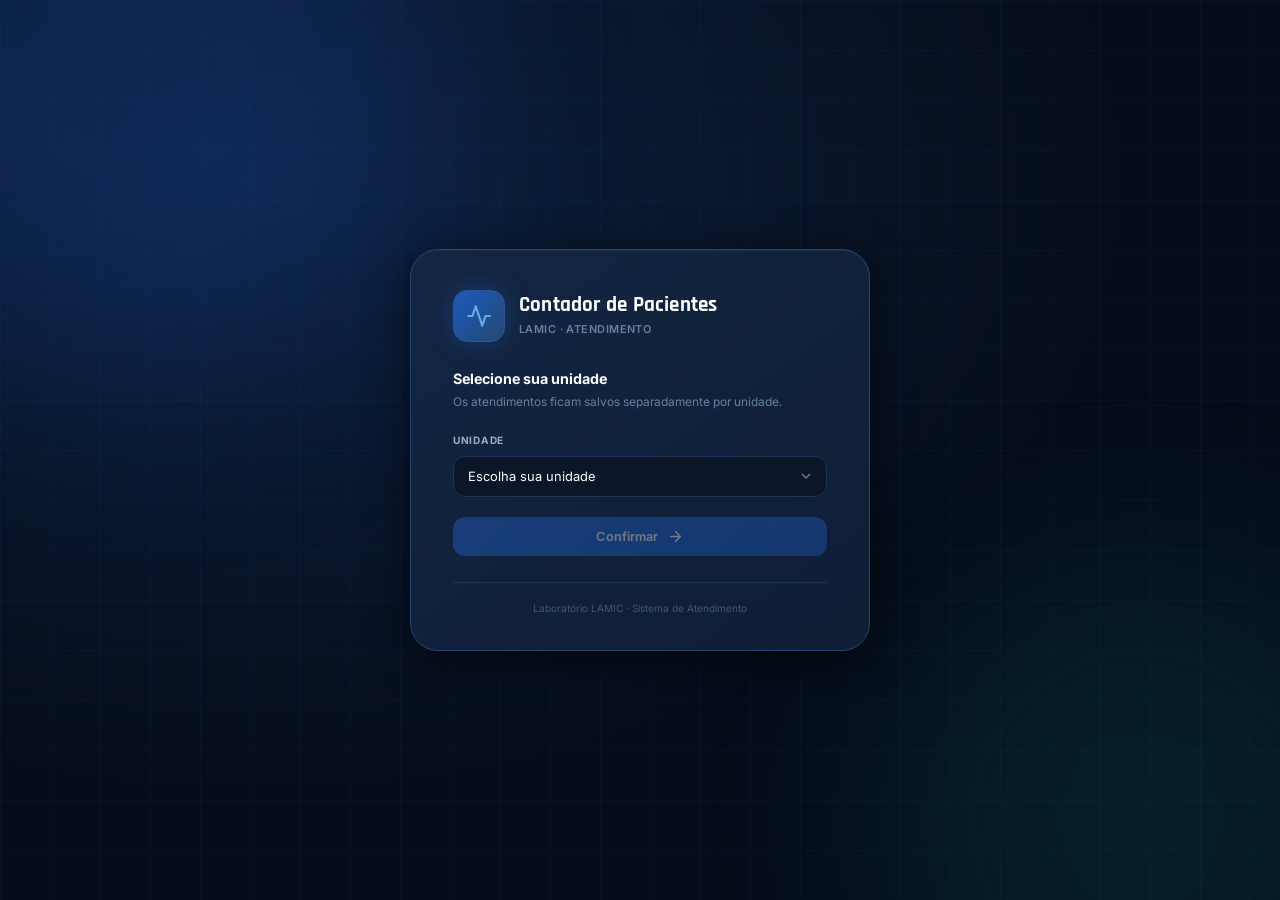
==== index.html @ 344fd44e "style(contador): reestrutura visual completa no padrao do Gestao TI Aplica o design system do Projet" ====
<!DOCTYPE html>
<html lang="pt-BR">
<head>
    <meta charset="UTF-8">
    <meta name="viewport" content="width=device-width, initial-scale=1.0">
    <title>Contador de Pacientes — LAMIC</title>
    <link rel="preconnect" href="https://fonts.googleapis.com">
    <link rel="preconnect" href="https://fonts.gstatic.com" crossorigin>
    <link href="https://fonts.googleapis.com/css2?family=Inter:wght@400;500;600;700;800&family=Rajdhani:wght@500;600;700&display=swap" rel="stylesheet">
    <link rel="stylesheet" href="style.css">
</head>
<body>

    <!-- ══════════════════════════════════════════════════════
         TELA 1 — SELEÇÃO DE UNIDADE
         ══════════════════════════════════════════════════════ -->
    <div id="unitSelection" class="unit-screen">
        <div class="unit-bg">
            <div class="unit-bg-grid"></div>
            <div class="unit-glow g1"></div>
            <div class="unit-glow g2"></div>
        </div>

        <div class="unit-card">
            <div class="unit-brand">
                <div class="brand-mark">
                    <svg viewBox="0 0 24 24" fill="none" stroke="currentColor" stroke-width="2" stroke-linecap="round" stroke-linejoin="round">
                        <path d="M22 12h-4l-3 9L9 3l-3 9H2"/>
                    </svg>
                </div>
                <div class="brand-text">
                    <h1>Contador de Pacientes</h1>
                    <span>LAMIC · Atendimento</span>
                </div>
            </div>

            <div class="unit-title">Selecione sua unidade</div>
            <p class="unit-sub">Os atendimentos ficam salvos separadamente por unidade.</p>

            <label class="form-label" for="unitSelect">Unidade</label>
            <select id="unitSelect" class="input-dark select-dark">
                <option value="">Escolha sua unidade</option>
                <option value="1">Unidade 01 - Central, Juazeiro do Norte</option>
                <option value="3">Unidade 03 - Crato</option>
                <option value="5">Unidade 05 - Novo Juazeiro</option>
                <option value="6">Unidade 06 - Milagres</option>
                <option value="9">Unidade 09 - Barros</option>
                <option value="10">Unidade 10 - Office Cariri</option>
                <option value="12">Unidade 12 - Caririaçu</option>
                <option value="13">Unidade 13 - Campos Sales</option>
                <option value="14">Unidade 14 - Nova Olinda</option>
                <option value="16">Unidade 16 - Araripe</option>
                <option value="23">Unidade 23 - Salesiano</option>
                <option value="62">Unidade 62 - Clemir Arrais</option>
                <option value="88">Unidade 88 - Unicardio</option>
                <option value="97">Unidade 97 - Endoclinic</option>
            </select>

            <div id="unitSelectedInfo" class="unit-selected-info hidden">
                <svg viewBox="0 0 24 24" fill="none" stroke="currentColor" stroke-width="2" stroke-linecap="round" stroke-linejoin="round">
                    <path d="M20 6L9 17l-5-5"/>
                </svg>
                <span id="unitSelectedText"></span>
            </div>

            <button id="confirmUnitBtn" class="btn-primary full-width" style="margin-top:20px;" disabled>
                Confirmar
                <svg viewBox="0 0 24 24" fill="none" stroke="currentColor" stroke-width="2" stroke-linecap="round" stroke-linejoin="round">
                    <path d="M5 12h14M12 5l7 7-7 7"/>
                </svg>
            </button>

            <div class="unit-footer">Laboratório LAMIC · Sistema de Atendimento</div>
        </div>
    </div>

    <!-- ══════════════════════════════════════════════════════
         TELA 2 — ÁREA DE TRABALHO
         ══════════════════════════════════════════════════════ -->
    <div id="mainInterface" class="app-screen hidden">

        <!-- Barra superior -->
        <div class="topbar">
            <div class="topbar-left">
                <div class="topbar-mark">
                    <svg viewBox="0 0 24 24" fill="none" stroke="currentColor" stroke-width="2" stroke-linecap="round" stroke-linejoin="round">
                        <path d="M22 12h-4l-3 9L9 3l-3 9H2"/>
                    </svg>
                </div>
                <div>
                    <div class="topbar-name">Contador de Pacientes</div>
                    <div class="topbar-sub">LAMIC · Atendimento</div>
                </div>
            </div>
            <div class="topbar-right">
                <div class="unit-chip">
                    <svg viewBox="0 0 24 24" fill="none" stroke="currentColor" stroke-width="2" stroke-linecap="round" stroke-linejoin="round">
                        <path d="M3 21h18M5 21V7l8-4v18M19 21V11l-6-4"/><path d="M9 9v.01M9 12v.01M9 15v.01M9 18v.01"/>
                    </svg>
                    <span id="selectedUnitDisplay"></span>
                </div>
                <button id="changeUnitBtn" class="btn-topbar">
                    <svg viewBox="0 0 24 24" fill="none" stroke="currentColor" stroke-width="2" stroke-linecap="round" stroke-linejoin="round">
                        <path d="M3 12a9 9 0 0 1 9-9 9 9 0 0 1 6.7 3L21 8"/><path d="M21 3v5h-5"/>
                        <path d="M21 12a9 9 0 0 1-9 9 9 9 0 0 1-6.7-3L3 16"/><path d="M3 21v-5h5"/>
                    </svg>
                    Trocar unidade
                </button>
            </div>
        </div>

        <div class="app-container">

            <!-- Números do dia -->
            <div class="stats-row">
                <div class="stat-card total">
                    <div class="stat-icon">
                        <svg viewBox="0 0 24 24" fill="none" stroke="currentColor" stroke-width="2" stroke-linecap="round" stroke-linejoin="round">
                            <path d="M16 21v-2a4 4 0 0 0-4-4H6a4 4 0 0 0-4 4v2"/><circle cx="9" cy="7" r="4"/>
                            <path d="M22 21v-2a4 4 0 0 0-3-3.87M16 3.13a4 4 0 0 1 0 7.75"/>
                        </svg>
                    </div>
                    <div>
                        <div class="stat-num" id="counterDisplay">0</div>
                        <div class="stat-lbl">Atendimentos hoje</div>
                    </div>
                </div>
                <div class="stat-card pend">
                    <div class="stat-icon">
                        <svg viewBox="0 0 24 24" fill="none" stroke="currentColor" stroke-width="2" stroke-linecap="round" stroke-linejoin="round">
                            <circle cx="12" cy="12" r="9"/><path d="M12 7v5l3 2"/>
                        </svg>
                    </div>
                    <div>
                        <div class="stat-num" id="statPendentes">0</div>
                        <div class="stat-lbl">Pendentes</div>
                    </div>
                </div>
                <div class="stat-card sent">
                    <div class="stat-icon">
                        <svg viewBox="0 0 24 24" fill="none" stroke="currentColor" stroke-width="2" stroke-linecap="round" stroke-linejoin="round">
                            <path d="M22 11.08V12a10 10 0 1 1-5.93-9.14"/><path d="M22 4L12 14.01l-3-3"/>
                        </svg>
                    </div>
                    <div>
                        <div class="stat-num" id="statEnviados">0</div>
                        <div class="stat-lbl">Enviados</div>
                    </div>
                </div>
            </div>

            <!-- Fluxo de registro -->
            <div class="panel">
                <div class="steps">
                    <div class="step" id="step1">
                        <div class="step-num">1</div>
                        <div class="step-lbl">Entrada</div>
                    </div>
                    <div class="step-line"></div>
                    <div class="step" id="step2">
                        <div class="step-num">2</div>
                        <div class="step-lbl">Tipo de senha</div>
                    </div>
                    <div class="step-line"></div>
                    <div class="step" id="step3">
                        <div class="step-num">3</div>
                        <div class="step-lbl">Tipo de atendimento</div>
                    </div>
                </div>

                <!-- Passo 1 -->
                <div id="entrySection" class="panel-body">
                    <div class="entry-box">
                        <button id="entryBtn" class="btn-primary btn-lg">
                            <svg viewBox="0 0 24 24" fill="none" stroke="currentColor" stroke-width="2" stroke-linecap="round" stroke-linejoin="round">
                                <path d="M12 5v14M5 12h14"/>
                            </svg>
                            Nova Entrada
                        </button>
                        <span class="entry-hint">Registre a chegada de um paciente na recepção.</span>
                    </div>
                </div>

                <!-- Passo 2 -->
                <div id="passwordSection" class="panel-body hidden">
                    <div class="flow-recap">
                        <svg viewBox="0 0 24 24" fill="none" stroke="currentColor" stroke-width="2" stroke-linecap="round" stroke-linejoin="round">
                            <path d="M12 5v14M5 12h14"/>
                        </svg>
                        Atendimento <strong id="recapNumeroPw">#0</strong> — o paciente retirou senha?
                    </div>
                    <div class="pw-grid">
                        <button class="pw-opt com password-btn" data-password="Com Senha">
                            <span class="pw-icon">
                                <svg viewBox="0 0 24 24" fill="none" stroke="currentColor" stroke-width="2" stroke-linecap="round" stroke-linejoin="round">
                                    <path d="M2 9V7a2 2 0 0 1 2-2h16a2 2 0 0 1 2 2v2a3 3 0 0 0 0 6v2a2 2 0 0 1-2 2H4a2 2 0 0 1-2-2v-2a3 3 0 0 0 0-6z"/>
                                    <path d="M13 5v2M13 11v2M13 17v2"/>
                                </svg>
                            </span>
                            <span>
                                <span class="pw-title">Com Senha</span>
                                <span class="pw-desc">Retirou senha no totem</span>
                            </span>
                        </button>
                        <button class="pw-opt sem password-btn" data-password="Sem Senha">
                            <span class="pw-icon">
                                <svg viewBox="0 0 24 24" fill="none" stroke="currentColor" stroke-width="2" stroke-linecap="round" stroke-linejoin="round">
                                    <path d="M2 9V7a2 2 0 0 1 2-2h11"/><path d="M22 15v2a2 2 0 0 1-2 2H4a2 2 0 0 1-2-2v-2a3 3 0 0 0 0-6"/>
                                    <path d="M22 9V7a2 2 0 0 0-.4-1.2"/><path d="M22 9a3 3 0 0 0 0 6"/><path d="M3 3l18 18"/>
                                </svg>
                            </span>
                            <span>
                                <span class="pw-title">Sem Senha</span>
                                <span class="pw-desc">Foi direto à recepção</span>
                            </span>
                        </button>
                    </div>
                    <div style="display:flex;justify-content:center;margin-top:16px;">
                        <button class="btn-secondary cancel-entry-btn">
                            <svg viewBox="0 0 24 24" fill="none" stroke="currentColor" stroke-width="2" stroke-linecap="round" stroke-linejoin="round">
                                <path d="M18 6L6 18M6 6l12 12"/>
                            </svg>
                            Cancelar entrada
                        </button>
                    </div>
                </div>

                <!-- Passo 3 -->
                <div id="serviceSection" class="panel-body hidden">
                    <div class="flow-recap">
                        <svg viewBox="0 0 24 24" fill="none" stroke="currentColor" stroke-width="2" stroke-linecap="round" stroke-linejoin="round">
                            <path d="M20 6L9 17l-5-5"/>
                        </svg>
                        Atendimento <strong id="recapNumeroSvc">#0</strong> · <strong id="recapSenha">—</strong> — qual foi o motivo?
                    </div>

                    <div class="svc-group">
                        <div class="svc-group-title">Orçamento</div>
                        <div class="svc-grid">
                            <button class="svc-btn c-blue service-btn" data-service="Orçamento exame"><span class="svc-dot"></span>Orçamento exame</button>
                            <button class="svc-btn c-teal service-btn" data-service="Orçamento vacina"><span class="svc-dot"></span>Orçamento vacina</button>
                        </div>
                    </div>

                    <div class="svc-group">
                        <div class="svc-group-title">Coleta e aplicação</div>
                        <div class="svc-grid">
                            <button class="svc-btn c-green service-btn" data-service="Coleta na unidade"><span class="svc-dot"></span>Coleta na unidade</button>
                            <button class="svc-btn c-green service-btn" data-service="Coleta a domicilio"><span class="svc-dot"></span>Coleta a domicilio</button>
                            <button class="svc-btn c-teal service-btn" data-service="Aplicação de vacina"><span class="svc-dot"></span>Aplicação de vacina</button>
                            <button class="svc-btn c-purple service-btn" data-service="Entrega de Material"><span class="svc-dot"></span>Entrega de Material</button>
                            <button class="svc-btn c-orange service-btn" data-service="Toxicológico"><span class="svc-dot"></span>Toxicológico</button>
                        </div>
                    </div>

                    <div class="svc-group">
                        <div class="svc-group-title">Informações e resultados</div>
                        <div class="svc-grid">
                            <button class="svc-btn c-blue service-btn" data-service="Resultado"><span class="svc-dot"></span>Resultado</button>
                            <button class="svc-btn c-blue service-btn" data-service="Informações Gerais"><span class="svc-dot"></span>Informações Gerais</button>
                            <button class="svc-btn c-blue service-btn" data-service="Informações exames"><span class="svc-dot"></span>Informações exames</button>
                            <button class="svc-btn c-teal service-btn" data-service="Informações vacinas"><span class="svc-dot"></span>Informações vacinas</button>
                        </div>
                    </div>

                    <div class="svc-group">
                        <div class="svc-group-title">Cadastro e outros</div>
                        <div class="svc-grid">
                            <button class="svc-btn c-purple service-btn" data-service="Cadastro de paciente"><span class="svc-dot"></span>Cadastro de paciente</button>
                            <button class="svc-btn c-orange service-btn" data-service="Outro motivo"><span class="svc-dot"></span>Outro motivo</button>
                            <button class="svc-btn danger service-btn" data-service="Não atendido"><span class="svc-dot"></span>Não atendido</button>
                        </div>
                    </div>

                    <div style="display:flex;justify-content:center;margin-top:20px;">
                        <button class="btn-secondary cancel-entry-btn">
                            <svg viewBox="0 0 24 24" fill="none" stroke="currentColor" stroke-width="2" stroke-linecap="round" stroke-linejoin="round">
                                <path d="M18 6L6 18M6 6l12 12"/>
                            </svg>
                            Cancelar entrada
                        </button>
                    </div>
                </div>
            </div>

            <!-- Envio -->
            <div id="submitSection" class="hidden">
                <div class="submit-panel">
                    <div class="submit-info">
                        <div class="submit-info-icon">
                            <svg viewBox="0 0 24 24" fill="none" stroke="currentColor" stroke-width="2" stroke-linecap="round" stroke-linejoin="round">
                                <path d="M22 2L11 13"/><path d="M22 2l-7 20-4-9-9-4 20-7z"/>
                            </svg>
                        </div>
                        <div>
                            <div class="submit-title">Dados pendentes de envio</div>
                            <div class="submit-desc" id="submitDesc">Nenhum registro pendente.</div>
                        </div>
                    </div>
                    <button id="submitBtn" class="btn-success">
                        <svg viewBox="0 0 24 24" fill="none" stroke="currentColor" stroke-width="2" stroke-linecap="round" stroke-linejoin="round">
                            <path d="M21 15v4a2 2 0 0 1-2 2H5a2 2 0 0 1-2-2v-4"/><path d="M17 8l-5-5-5 5"/><path d="M12 3v12"/>
                        </svg>
                        Enviar dados pendentes
                    </button>
                    <div id="submitLoading" class="submit-loading hidden">
                        <div class="spinner"></div>
                        <span>Enviando dados...</span>
                    </div>
                </div>
            </div>

            <!-- Tabela -->
            <div class="panel">
                <div class="panel-head">
                    <div class="panel-head-left">
                        <svg viewBox="0 0 24 24" fill="none" stroke="currentColor" stroke-width="2" stroke-linecap="round" stroke-linejoin="round">
                            <path d="M8 6h13M8 12h13M8 18h13M3 6h.01M3 12h.01M3 18h.01"/>
                        </svg>
                        <span class="panel-title">Registro de Atendimentos</span>
                    </div>
                    <span class="count-pill" id="recordsCount">0 registros</span>
                </div>

                <div class="table-wrap">
                    <table class="data-table">
                        <thead>
                            <tr>
                                <th>Nº</th>
                                <th>Unidade</th>
                                <th>Tipo de atendimento</th>
                                <th>Senha</th>
                                <th>Hora</th>
                                <th>Status</th>
                                <th style="text-align:right;">Ações</th>
                            </tr>
                        </thead>
                        <tbody id="recordsTableBody"></tbody>
                    </table>
                </div>

                <div id="noRecords" class="empty-state">
                    <div class="empty-icon">
                        <svg viewBox="0 0 24 24" fill="none" stroke="currentColor" stroke-width="2" stroke-linecap="round" stroke-linejoin="round">
                            <path d="M22 12h-6l-2 3h-4l-2-3H2"/>
                            <path d="M5.45 5.11L2 12v6a2 2 0 0 0 2 2h16a2 2 0 0 0 2-2v-6l-3.45-6.89A2 2 0 0 0 16.76 4H7.24a2 2 0 0 0-1.79 1.11z"/>
                        </svg>
                    </div>
                    <div class="empty-title">Nenhum atendimento registrado</div>
                    <div class="empty-desc">Toque em "Nova Entrada" para registrar o primeiro paciente.</div>
                </div>
            </div>

        </div>
    </div>

    <!-- ══════════════════════════════════════════════════════
         MODAL — EDIÇÃO
         ══════════════════════════════════════════════════════ -->
    <div id="editModal" class="modal hidden">
        <div class="modal-content">
            <div class="form-modal-header">
                <div class="fmh-left">
                    <div class="fmh-icon-box">
                        <svg viewBox="0 0 24 24" fill="none" stroke="currentColor" stroke-width="2" stroke-linecap="round" stroke-linejoin="round">
                            <path d="M11 4H4a2 2 0 0 0-2 2v14a2 2 0 0 0 2 2h14a2 2 0 0 0 2-2v-7"/>
                            <path d="M18.5 2.5a2.12 2.12 0 0 1 3 3L12 15l-4 1 1-4 9.5-9.5z"/>
                        </svg>
                    </div>
                    <div>
                        <div class="fmh-name">Editar Atendimento</div>
                        <div class="fmh-sub" id="editHeaderSub">Registro</div>
                    </div>
                </div>
                <div class="fmh-right">
                    <button id="closeModalBtn" class="fmh-icon-btn" title="Fechar">
                        <svg viewBox="0 0 24 24" fill="none" stroke="currentColor" stroke-width="2" stroke-linecap="round" stroke-linejoin="round">
                            <path d="M18 6L6 18M6 6l12 12"/>
                        </svg>
                    </button>
                </div>
            </div>
            <div class="form-modal-stripe"></div>

            <div class="form-modal-scroll">
                <div class="form-group">
                    <label for="editTipoAtendimento">Tipo de Atendimento</label>
                    <select id="editTipoAtendimento" class="input-light select-light">
                        <option value="Orçamento exame">Orçamento exame</option>
                        <option value="Orçamento vacina">Orçamento vacina</option>
                        <option value="Resultado">Resultado</option>
                        <option value="Aplicação de vacina">Aplicação de vacina</option>
                        <option value="Coleta a domicilio">Coleta a domicilio</option>
                        <option value="Coleta na unidade">Coleta na unidade</option>
                        <option value="Cadastro de paciente">Cadastro de paciente</option>
                        <option value="Entrega de Material">Entrega de Material</option>
                        <option value="Outro motivo">Outro motivo</option>
                        <option value="Informações Gerais">Informações Gerais</option>
                        <option value="Informações vacinas">Informações vacinas</option>
                        <option value="Informações exames">Informações exames</option>
                        <option value="Toxicológico">Toxicológico</option>
                        <option value="Não atendido">Não atendido</option>
                    </select>
                </div>

                <div class="form-group">
                    <label for="editSenha">Tipo de Senha</label>
                    <select id="editSenha" class="input-light select-light">
                        <option value="Com Senha">Com Senha</option>
                        <option value="Sem Senha">Sem Senha</option>
                    </select>
                </div>

                <div class="info-grid">
                    <div class="info-box">
                        <div class="info-lbl">Hora</div>
                        <div class="info-val" id="editHoraDisplay">—</div>
                    </div>
                    <div class="info-box">
                        <div class="info-lbl">Data</div>
                        <div class="info-val" id="editData">—</div>
                    </div>
                    <div class="info-box" style="grid-column:1 / -1;">
                        <div class="info-lbl">Unidade</div>
                        <div class="info-val" id="editUnidade">—</div>
                    </div>
                </div>
            </div>

            <div class="modal-actions">
                <button id="cancelEditBtn" class="btn-secondary">Cancelar</button>
                <button id="saveEditBtn" class="btn-primary">
                    <svg viewBox="0 0 24 24" fill="none" stroke="currentColor" stroke-width="2" stroke-linecap="round" stroke-linejoin="round">
                        <path d="M20 6L9 17l-5-5"/>
                    </svg>
                    Salvar alterações
                </button>
            </div>
        </div>
    </div>

    <!-- ══════════════════════════════════════════════════════
         MODAL — CONFIRMAR EXCLUSÃO
         ══════════════════════════════════════════════════════ -->
    <div id="confirmModal" class="modal hidden">
        <div class="modal-content" style="max-width:420px;">
            <div class="form-modal-header">
                <div class="fmh-left">
                    <div class="fmh-icon-box">
                        <svg viewBox="0 0 24 24" fill="none" stroke="currentColor" stroke-width="2" stroke-linecap="round" stroke-linejoin="round">
                            <path d="M3 6h18M8 6V4a2 2 0 0 1 2-2h4a2 2 0 0 1 2 2v2"/>
                            <path d="M19 6l-1 14a2 2 0 0 1-2 2H8a2 2 0 0 1-2-2L5 6"/>
                        </svg>
                    </div>
                    <div class="fmh-name">Excluir Atendimento</div>
                </div>
                <div class="fmh-right">
                    <button id="confirmCloseBtn" class="fmh-icon-btn" title="Fechar">
                        <svg viewBox="0 0 24 24" fill="none" stroke="currentColor" stroke-width="2" stroke-linecap="round" stroke-linejoin="round">
                            <path d="M18 6L6 18M6 6l12 12"/>
                        </svg>
                    </button>
                </div>
            </div>
            <div class="form-modal-stripe"></div>

            <div class="confirm-body">
                <div class="confirm-icon">
                    <svg viewBox="0 0 24 24" fill="none" stroke="currentColor" stroke-width="2" stroke-linecap="round" stroke-linejoin="round">
                        <path d="M10.29 3.86L1.82 18a2 2 0 0 0 1.71 3h16.94a2 2 0 0 0 1.71-3L13.71 3.86a2 2 0 0 0-3.42 0z"/>
                        <path d="M12 9v4M12 17h.01"/>
                    </svg>
                </div>
                <div>
                    <div class="confirm-title">Excluir este registro?</div>
                    <div class="confirm-desc" id="confirmDesc">Esta ação não pode ser desfeita.</div>
                </div>
            </div>

            <div class="modal-actions">
                <button id="confirmCancelBtn" class="btn-secondary">Cancelar</button>
                <button id="confirmOkBtn" class="btn-danger">
                    <svg viewBox="0 0 24 24" fill="none" stroke="currentColor" stroke-width="2" stroke-linecap="round" stroke-linejoin="round">
                        <path d="M3 6h18M8 6V4a2 2 0 0 1 2-2h4a2 2 0 0 1 2 2v2"/>
                        <path d="M19 6l-1 14a2 2 0 0 1-2 2H8a2 2 0 0 1-2-2L5 6"/>
                    </svg>
                    Excluir
                </button>
            </div>
        </div>
    </div>

    <!-- Toasts -->
    <div id="toastContainer" class="toast-container"></div>

    <script src="script.js"></script>
</body>
</html>
---- style.css ----
/* ══════════════════════════════════════════════════════════
   Contador de Pacientes — LAMIC
   Visual alinhado ao design system do Projeto Gestão TI:
   tela de entrada em dark navy, área de trabalho em superfície
   clara, popups com cabeçalho escuro + listra azul.
   ══════════════════════════════════════════════════════════ */

/* ── TOKENS (mesmos valores do design system) ── */
:root {
  --navy-900: #060d1a;
  --navy-800: #0b1628;
  --navy-700: #0f1e35;
  --navy-600: #132542;
  --navy-500: #1a3050;
  --navy-400: #1e3a60;
  --border-subtle: #1e3355;
  --border-med: #254470;
  --border-bright: #2e5590;

  --blue-500: #1a5bbf;
  --blue-400: #2368d4;
  --blue-300: #3a7ee8;
  --blue-200: #4a90d9;
  --blue-100: #6aaae8;
  --blue-glow: rgba(42, 104, 212, .35);

  --white: #ffffff;
  --gray-100: #e8eef8;
  --gray-200: #c8d4e8;
  --gray-300: #9aaec8;
  --gray-400: #6680a0;
  --gray-500: #445570;

  --green: #1db87a;
  --teal: #00b8a2;
  --orange: #e8830a;
  --red: #d94040;
  --purple: #7c52d4;

  /* Superfície clara — área de trabalho */
  --surf-bg: #eef2f9;
  --surf-0: #ffffff;
  --surf-1: #f7f9fd;
  --surf-2: #eef3fb;
  --surf-border: #dde5f2;
  --surf-border-soft: #e7ecf6;
  --ink-900: #0f1e35;
  --ink-700: #1a3a6b;
  --ink-500: #445570;
  --ink-400: #6680a0;
  --ink-300: #8898b8;

  --r-xs: 4px;
  --r-sm: 8px;
  --r-md: 12px;
  --r-lg: 16px;
  --r-xl: 20px;
  --r-2xl: 28px;

  --ease: cubic-bezier(.4, 0, .2, 1);
  --shadow-xs: 0 1px 2px rgba(15, 30, 53, .05);
  --shadow-card: 0 1px 3px rgba(15, 30, 53, .06), 0 8px 24px -12px rgba(15, 30, 53, .12);
  --shadow-card-hover: 0 4px 10px rgba(15, 30, 53, .08), 0 16px 36px -14px rgba(15, 30, 53, .18);
  --shadow-pop: 0 10px 15px -3px rgba(15, 30, 53, .1), 0 24px 48px -18px rgba(15, 30, 53, .28);
  --shadow-focus: 0 0 0 3.5px rgba(42, 104, 212, .16);
  --shadow-lg: 0 8px 40px rgba(0, 0, 0, .6);
}

*, *::before, *::after { box-sizing: border-box; margin: 0; padding: 0; }

html, body {
  min-height: 100%;
  background: var(--surf-bg);
  color: var(--ink-900);
  font-family: 'Inter', -apple-system, BlinkMacSystemFont, 'Segoe UI', Roboto, sans-serif;
  font-size: 14px;
  line-height: 1.55;
  -webkit-font-smoothing: antialiased;
}

/* Barra de rolagem discreta — só aparece ao passar o mouse */
* { scrollbar-width: thin; scrollbar-color: transparent transparent; }
*:hover { scrollbar-color: #c3cfe3 transparent; }
::-webkit-scrollbar { width: 6px; height: 6px; }
::-webkit-scrollbar-track { background: transparent; }
::-webkit-scrollbar-thumb { background: transparent; border-radius: 100px; }
*:hover::-webkit-scrollbar-thumb { background: #c3cfe3; }

.hidden { display: none !important; }
svg { flex-shrink: 0; }

/* ══════════════════════════════════════════════════════════
   TELA 1 — SELEÇÃO DE UNIDADE (dark navy)
   ══════════════════════════════════════════════════════════ */
.unit-screen {
  position: relative;
  min-height: 100vh;
  display: flex; align-items: center; justify-content: center;
  padding: 32px 20px;
  background: var(--navy-900);
  overflow: hidden;
}
.unit-bg {
  position: absolute; inset: 0; z-index: 0;
  background: radial-gradient(ellipse at 20% 20%, #0d2040 0%, #060d1a 60%);
}
.unit-bg-grid {
  position: absolute; inset: 0;
  background-image:
    linear-gradient(rgba(42, 104, 212, .06) 1px, transparent 1px),
    linear-gradient(90deg, rgba(42, 104, 212, .06) 1px, transparent 1px);
  background-size: 50px 50px;
}
.unit-glow { position: absolute; border-radius: 50%; filter: blur(100px); pointer-events: none; }
.unit-glow.g1 { width: 600px; height: 600px; top: -220px; left: -160px; background: rgba(26, 91, 191, .18); }
.unit-glow.g2 { width: 500px; height: 500px; bottom: -170px; right: -110px; background: rgba(0, 184, 162, .10); }

.unit-card {
  position: relative; z-index: 2;
  width: 100%; max-width: 460px;
  background: linear-gradient(145deg, var(--navy-600), var(--navy-700));
  border: 1px solid var(--border-med);
  border-radius: var(--r-2xl);
  padding: 40px 42px 34px;
  box-shadow: var(--shadow-lg), inset 0 1px 0 rgba(255, 255, 255, .04);
  animation: cardIn .35s var(--ease);
}
@keyframes cardIn { from { opacity: 0; transform: translateY(14px); } to { opacity: 1; transform: none; } }

.unit-brand { display: flex; align-items: center; gap: 14px; margin-bottom: 26px; }
.brand-mark {
  width: 52px; height: 52px; border-radius: 14px; flex-shrink: 0;
  background: linear-gradient(135deg, var(--blue-500), var(--navy-300, #254870));
  border: 1px solid var(--border-bright);
  display: flex; align-items: center; justify-content: center;
  box-shadow: 0 0 24px var(--blue-glow);
}
.brand-mark svg { width: 26px; height: 26px; color: var(--blue-100); }
.brand-text h1 {
  font-family: 'Rajdhani', 'Inter', sans-serif;
  font-size: 1.5rem; font-weight: 700; color: var(--white);
  line-height: 1.15; letter-spacing: .01em;
}
.brand-text span { font-size: .78rem; color: var(--gray-400); letter-spacing: .04em; text-transform: uppercase; font-weight: 600; }

.unit-title { font-size: 1.02rem; font-weight: 700; color: var(--white); margin-bottom: 3px; }
.unit-sub { font-size: .85rem; color: var(--gray-400); margin-bottom: 22px; }

.form-label {
  display: block; font-size: .72rem; font-weight: 700;
  color: var(--gray-300); margin-bottom: 7px;
  text-transform: uppercase; letter-spacing: .07em;
}
.input-dark {
  width: 100%;
  background: var(--navy-800);
  border: 1.5px solid var(--border-subtle);
  border-radius: var(--r-md);
  color: var(--white);
  padding: 12px 14px;
  font-size: .92rem;
  font-family: inherit;
  outline: none;
  transition: border-color .18s var(--ease), box-shadow .18s var(--ease);
}
.input-dark:focus { border-color: var(--blue-300); box-shadow: var(--shadow-focus); }
.select-dark {
  appearance: none; cursor: pointer;
  padding-right: 38px;
  background-image: url("data:image/svg+xml,%3Csvg xmlns='http://www.w3.org/2000/svg' width='16' height='16' viewBox='0 0 24 24' fill='none' stroke='%236680a0' stroke-width='2'%3E%3Cpath d='M6 9l6 6 6-6'/%3E%3C/svg%3E");
  background-repeat: no-repeat; background-position: right 12px center;
}
.select-dark option { background: var(--navy-800); color: var(--white); }

.unit-selected-info {
  display: flex; align-items: center; gap: 10px;
  padding: 11px 14px; margin-top: 12px;
  background: rgba(42, 104, 212, .12);
  border: 1px solid var(--blue-500);
  border-radius: var(--r-sm);
  font-weight: 500; font-size: .85rem; color: var(--blue-200);
  animation: fadeSlide .2s var(--ease);
}
.unit-selected-info svg { width: 16px; height: 16px; }

.unit-footer {
  margin-top: 26px; padding-top: 18px;
  border-top: 1px solid var(--border-subtle);
  text-align: center; font-size: .72rem; color: var(--gray-500);
}

/* ══════════════════════════════════════════════════════════
   TELA 2 — ÁREA DE TRABALHO
   ══════════════════════════════════════════════════════════ */
.app-screen { min-height: 100vh; background: var(--surf-bg); }

.topbar {
  display: flex; align-items: center; justify-content: space-between; gap: 16px;
  padding: 12px 26px;
  background: var(--navy-800);
  border-bottom: 1px solid var(--border-subtle);
  position: sticky; top: 0; z-index: 20;
}
.topbar-left { display: flex; align-items: center; gap: 12px; min-width: 0; }
.topbar-mark {
  width: 36px; height: 36px; border-radius: 10px; flex-shrink: 0;
  background: #1e293b; border: 1px solid #334155;
  display: flex; align-items: center; justify-content: center;
}
.topbar-mark svg { width: 19px; height: 19px; color: #38bdf8; }
.topbar-name { font-size: .95rem; font-weight: 700; color: var(--white); line-height: 1.2; }
.topbar-sub { font-size: .74rem; color: var(--gray-400); }
.topbar-right { display: flex; align-items: center; gap: 10px; flex-shrink: 0; }

.unit-chip {
  display: inline-flex; align-items: center; gap: 8px;
  padding: 7px 13px;
  background: rgba(42, 104, 212, .14);
  border: 1px solid var(--blue-500);
  border-radius: 100px;
  font-size: .8rem; font-weight: 600; color: var(--blue-100);
  max-width: 340px; white-space: nowrap; overflow: hidden; text-overflow: ellipsis;
}
.unit-chip svg { width: 15px; height: 15px; }

.btn-topbar {
  display: inline-flex; align-items: center; gap: 7px;
  padding: 8px 14px;
  background: var(--navy-600);
  border: 1px solid var(--border-med);
  border-radius: var(--r-sm);
  color: var(--gray-300);
  font-family: inherit; font-size: .82rem; font-weight: 600;
  cursor: pointer; transition: all .18s var(--ease);
}
.btn-topbar:hover { color: var(--blue-200); border-color: var(--blue-300); }
.btn-topbar svg { width: 15px; height: 15px; }

.app-container {
  max-width: 1120px; margin: 0 auto;
  padding: 26px 24px 56px;
  display: flex; flex-direction: column; gap: 20px;
}

/* ── Cartões de números ── */
.stats-row { display: grid; grid-template-columns: 1.4fr 1fr 1fr; gap: 14px; }
.stat-card {
  background: var(--surf-0);
  border: 1px solid var(--surf-border-soft);
  border-left: 4px solid var(--blue-300);
  border-radius: var(--r-lg);
  padding: 16px 18px;
  box-shadow: var(--shadow-card);
  display: flex; align-items: center; gap: 14px;
  transition: box-shadow .18s var(--ease), transform .18s var(--ease);
}
.stat-card:hover { transform: translateY(-2px); box-shadow: var(--shadow-card-hover); }
.stat-card.pend { border-left-color: var(--orange); }
.stat-card.sent { border-left-color: var(--green); }
.stat-icon {
  width: 42px; height: 42px; border-radius: 11px; flex-shrink: 0;
  display: flex; align-items: center; justify-content: center;
  background: rgba(58, 126, 232, .12); color: var(--blue-300);
}
.stat-card.pend .stat-icon { background: rgba(232, 131, 10, .12); color: var(--orange); }
.stat-card.sent .stat-icon { background: rgba(29, 184, 122, .12); color: var(--green); }
.stat-icon svg { width: 21px; height: 21px; }
.stat-num {
  font-family: 'Rajdhani', 'Inter', sans-serif;
  font-size: 2.1rem; font-weight: 700; color: var(--ink-900); line-height: 1;
}
.stat-card.total .stat-num { font-size: 2.6rem; color: var(--blue-500); }
.stat-lbl {
  font-size: .72rem; font-weight: 700; text-transform: uppercase;
  letter-spacing: .06em; color: var(--ink-500); margin-top: 3px;
}

/* ── Painel branco padrão ── */
.panel {
  background: var(--surf-0);
  border: 1px solid var(--surf-border-soft);
  border-radius: var(--r-lg);
  box-shadow: var(--shadow-card);
  overflow: hidden;
}
.panel-head {
  display: flex; align-items: center; justify-content: space-between; gap: 12px;
  padding: 15px 20px;
  border-bottom: 1px solid var(--surf-border);
  background: var(--surf-1);
}
.panel-head-left { display: flex; align-items: center; gap: 10px; min-width: 0; }
.panel-head-left svg { width: 17px; height: 17px; color: var(--blue-300); }
.panel-title { font-size: .95rem; font-weight: 700; color: var(--ink-900); }
.panel-body { padding: 20px; }

.count-pill {
  display: inline-flex; align-items: center;
  font-size: .7rem; font-weight: 800; color: var(--blue-500);
  background: #eef4ff; border: 1px solid #d4e3fb; border-radius: 100px;
  padding: 2px 10px; letter-spacing: .02em;
}

/* ── Indicador de passos ── */
.steps {
  display: flex; align-items: center; gap: 0;
  padding: 14px 20px;
  background: var(--surf-1);
  border-bottom: 1px solid var(--surf-border);
}
.step { display: flex; align-items: center; gap: 9px; }
.step-num {
  width: 26px; height: 26px; border-radius: 50%; flex-shrink: 0;
  display: flex; align-items: center; justify-content: center;
  font-size: .78rem; font-weight: 800;
  background: var(--surf-2); color: var(--ink-300);
  border: 1.5px solid var(--surf-border);
  transition: all .2s var(--ease);
}
.step-lbl { font-size: .8rem; font-weight: 700; color: var(--ink-300); transition: color .2s var(--ease); }
.step.active .step-num { background: var(--blue-400); border-color: var(--blue-400); color: #fff; box-shadow: 0 0 0 4px rgba(42, 104, 212, .14); }
.step.active .step-lbl { color: var(--ink-900); }
.step.done .step-num { background: rgba(29, 184, 122, .14); border-color: var(--green); color: var(--green); }
.step.done .step-lbl { color: var(--ink-500); }
.step-line { flex: 1; height: 2px; background: var(--surf-border); margin: 0 12px; border-radius: 2px; min-width: 20px; }

/* ── Passo 1: nova entrada ── */
.entry-box { display: flex; flex-direction: column; align-items: center; gap: 12px; padding: 14px 0 6px; }
.entry-hint { font-size: .85rem; color: var(--ink-400); }

/* ── Passo 2: tipo de senha ── */
.pw-grid { display: grid; grid-template-columns: repeat(2, 1fr); gap: 14px; }
.pw-opt {
  display: flex; align-items: center; gap: 14px; text-align: left;
  padding: 18px 20px;
  border-radius: var(--r-lg);
  border: 1.5px solid var(--surf-border);
  background: var(--surf-0);
  cursor: pointer; font-family: inherit;
  transition: all .18s var(--ease);
}
.pw-opt:hover { transform: translateY(-2px); box-shadow: var(--shadow-card-hover); }
.pw-icon {
  width: 46px; height: 46px; border-radius: 12px; flex-shrink: 0;
  display: flex; align-items: center; justify-content: center;
}
.pw-icon svg { width: 22px; height: 22px; }
.pw-title { display: block; font-size: .98rem; font-weight: 700; color: var(--ink-900); }
.pw-desc { display: block; font-size: .78rem; color: var(--ink-400); margin-top: 1px; }

.pw-opt.com:hover { border-color: var(--blue-400); background: #f4f8ff; }
.pw-opt.com .pw-icon { background: rgba(58, 126, 232, .12); color: var(--blue-400); }
.pw-opt.sem:hover { border-color: var(--red); background: #fff5f5; }
.pw-opt.sem .pw-icon { background: rgba(217, 64, 64, .12); color: var(--red); }

/* ── Passo 3: tipo de atendimento ── */
.flow-recap {
  display: flex; align-items: center; gap: 8px; flex-wrap: wrap;
  margin-bottom: 18px; padding: 10px 14px;
  background: var(--surf-2); border: 1px solid var(--surf-border);
  border-radius: var(--r-md);
  font-size: .8rem; color: var(--ink-500);
}
.flow-recap svg { width: 15px; height: 15px; color: var(--ink-400); }
.flow-recap strong { color: var(--ink-900); font-weight: 700; }

.svc-group + .svc-group { margin-top: 18px; }
.svc-group-title {
  font-size: .7rem; font-weight: 800; text-transform: uppercase;
  letter-spacing: .08em; color: var(--ink-400);
  margin-bottom: 9px; display: flex; align-items: center; gap: 9px;
}
.svc-group-title::after { content: ''; flex: 1; height: 1px; background: var(--surf-border); }

.svc-grid { display: grid; grid-template-columns: repeat(auto-fill, minmax(196px, 1fr)); gap: 9px; }
.svc-btn {
  display: flex; align-items: center; gap: 9px; text-align: left;
  padding: 12px 14px;
  border: 1.5px solid var(--surf-border);
  border-radius: var(--r-md);
  background: var(--surf-0);
  color: var(--ink-900);
  font-family: inherit; font-size: .85rem; font-weight: 600;
  cursor: pointer;
  transition: all .15s var(--ease);
}
.svc-btn:hover { transform: translateY(-2px); box-shadow: var(--shadow-card-hover); border-color: var(--blue-300); background: #f4f8ff; }
.svc-btn:active { transform: translateY(0); }
.svc-dot { width: 9px; height: 9px; border-radius: 50%; flex-shrink: 0; background: var(--blue-300); }
.svc-btn.c-blue   .svc-dot { background: var(--blue-300); }
.svc-btn.c-teal   .svc-dot { background: var(--teal); }
.svc-btn.c-green  .svc-dot { background: var(--green); }
.svc-btn.c-purple .svc-dot { background: var(--purple); }
.svc-btn.c-orange .svc-dot { background: var(--orange); }

.svc-btn.danger {
  border-color: rgba(217, 64, 64, .35); background: #fff6f6; color: #a32222;
}
.svc-btn.danger .svc-dot { background: var(--red); }
.svc-btn.danger:hover { border-color: var(--red); background: var(--red); color: #fff; }
.svc-btn.danger:hover .svc-dot { background: #fff; }

/* ══ BOTÕES ══ */
.btn-primary {
  display: inline-flex; align-items: center; justify-content: center; gap: 8px;
  background: linear-gradient(135deg, var(--blue-400), var(--blue-500));
  color: var(--white); border: none;
  border-radius: var(--r-md);
  padding: 11px 20px;
  font-family: inherit; font-size: .9rem; font-weight: 600;
  cursor: pointer; transition: all .2s var(--ease);
  box-shadow: 0 2px 12px var(--blue-glow);
  letter-spacing: .01em;
}
.btn-primary:hover:not(:disabled) { background: linear-gradient(135deg, var(--blue-300), var(--blue-400)); transform: translateY(-1px); box-shadow: 0 6px 20px var(--blue-glow); }
.btn-primary:active:not(:disabled) { transform: translateY(0); }
.btn-primary:disabled { opacity: .4; cursor: not-allowed; transform: none; box-shadow: none; }
.btn-primary.full-width { width: 100%; }
.btn-primary svg { width: 17px; height: 17px; }

.btn-lg { padding: 15px 34px; font-size: 1rem; border-radius: var(--r-lg); }
.btn-lg svg { width: 20px; height: 20px; }

.btn-success {
  display: inline-flex; align-items: center; justify-content: center; gap: 9px;
  background: linear-gradient(135deg, #22c58a, var(--green));
  color: #fff; border: none;
  border-radius: var(--r-lg);
  padding: 14px 30px;
  font-family: inherit; font-size: .95rem; font-weight: 700;
  cursor: pointer; transition: all .2s var(--ease);
  box-shadow: 0 4px 16px rgba(29, 184, 122, .3);
}
.btn-success:hover:not(:disabled) { transform: translateY(-2px); box-shadow: 0 6px 24px rgba(29, 184, 122, .4); }
.btn-success:disabled { opacity: .5; cursor: not-allowed; transform: none; }
.btn-success svg { width: 19px; height: 19px; }

.btn-secondary {
  display: inline-flex; align-items: center; justify-content: center; gap: 7px;
  background: var(--surf-0); border: 1.5px solid var(--surf-border); color: var(--ink-700);
  border-radius: var(--r-md); padding: 9px 16px;
  font-family: inherit; font-size: .82rem; font-weight: 700;
  cursor: pointer; transition: all .15s var(--ease);
  box-shadow: var(--shadow-xs);
}
.btn-secondary:hover:not(:disabled) { background: var(--blue-300); border-color: var(--blue-300); color: #fff; transform: translateY(-1px); box-shadow: 0 4px 12px rgba(42, 104, 212, .25); }
.btn-secondary:disabled { opacity: .5; cursor: not-allowed; }
.btn-secondary svg { width: 15px; height: 15px; }

.btn-danger {
  display: inline-flex; align-items: center; justify-content: center; gap: 7px;
  background: var(--red); border: none; color: #fff;
  border-radius: var(--r-md); padding: 10px 18px;
  font-family: inherit; font-size: .85rem; font-weight: 700;
  cursor: pointer; transition: all .15s var(--ease);
}
.btn-danger:hover { background: #c23434; transform: translateY(-1px); box-shadow: 0 4px 14px rgba(217, 64, 64, .3); }
.btn-danger svg { width: 15px; height: 15px; }

.btn-icon-sm {
  background: none; border: none; color: var(--ink-300);
  cursor: pointer; padding: 6px; border-radius: var(--r-sm);
  line-height: 0; display: inline-flex;
  transition: all .15s var(--ease);
}
.btn-icon-sm svg { width: 16px; height: 16px; }
.btn-icon-sm.edit:hover { color: var(--blue-500); background: rgba(42, 104, 212, .08); transform: translateY(-1px); }
.btn-icon-sm.del:hover { color: var(--red); background: rgba(217, 64, 64, .08); transform: translateY(-1px); }

/* ══ TABELA ══ */
.table-wrap { overflow-x: auto; }
.data-table { width: 100%; border-collapse: separate; border-spacing: 0; font-size: .85rem; }
.data-table th {
  text-align: left; padding: 11px 16px;
  font-size: .68rem; font-weight: 700; color: var(--ink-500);
  text-transform: uppercase; letter-spacing: .07em;
  border-bottom: 1.5px solid var(--surf-border);
  background: var(--surf-1);
  white-space: nowrap;
}
.data-table td {
  padding: 12px 16px;
  border-bottom: 1px solid var(--surf-border-soft);
  color: #1a2d44;
  vertical-align: middle;
}
.data-table tbody tr { transition: background .12s var(--ease); }
.data-table tbody tr:hover { background: #f4f8ff; }
.data-table tbody tr:last-child td { border-bottom: none; }
.td-num {
  display: inline-block; font-size: .74rem; font-weight: 800; color: var(--blue-500);
  background: #eef4ff; border: 1px solid #d4e3fb; border-radius: 5px;
  padding: 1px 8px; min-width: 30px; text-align: center;
}
.td-hora { font-variant-numeric: tabular-nums; color: var(--ink-500); white-space: nowrap; }
.td-unidade { color: var(--ink-500); font-size: .8rem; }
.td-acoes { display: flex; gap: 3px; justify-content: flex-end; }

/* ══ BADGES ══ */
.badge {
  display: inline-flex; align-items: center; gap: 5px; padding: 3px 11px;
  border-radius: 100px; font-size: .68rem; font-weight: 700;
  text-transform: uppercase; letter-spacing: .04em; white-space: nowrap;
}
.badge::before { content: ''; width: 6px; height: 6px; border-radius: 50%; background: currentColor; flex-shrink: 0; }
.badge-pending { background: rgba(232, 131, 10, .15); color: var(--orange); border: 1px solid rgba(232, 131, 10, .25); }
.badge-sent    { background: rgba(58, 126, 232, .15); color: var(--blue-300); border: 1px solid rgba(58, 126, 232, .25); }
.badge-success { background: rgba(29, 184, 122, .15); color: var(--green); border: 1px solid rgba(29, 184, 122, .25); }
.badge-com     { background: rgba(58, 126, 232, .12); color: var(--blue-500); border: 1px solid rgba(58, 126, 232, .22); }
.badge-sem     { background: rgba(217, 64, 64, .12); color: var(--red); border: 1px solid rgba(217, 64, 64, .22); }

/* ══ ESTADO VAZIO ══ */
.empty-state {
  display: flex; flex-direction: column; align-items: center; gap: 10px;
  padding: 48px 20px; text-align: center;
}
.empty-icon {
  width: 56px; height: 56px; border-radius: 16px;
  display: flex; align-items: center; justify-content: center;
  background: var(--surf-2); color: var(--ink-300);
}
.empty-icon svg { width: 27px; height: 27px; }
.empty-title { font-size: .92rem; font-weight: 700; color: var(--ink-500); }
.empty-desc { font-size: .82rem; color: var(--ink-300); }

/* ══ ENVIO ══ */
.submit-panel {
  display: flex; align-items: center; justify-content: space-between; gap: 18px;
  flex-wrap: wrap;
  padding: 18px 22px;
  background: linear-gradient(135deg, #f0fdf7, var(--surf-0));
  border: 1px solid #c7ecdb;
  border-left: 4px solid var(--green);
  border-radius: var(--r-lg);
  box-shadow: var(--shadow-card);
}
.submit-info { display: flex; align-items: center; gap: 13px; min-width: 0; }
.submit-info-icon {
  width: 42px; height: 42px; border-radius: 11px; flex-shrink: 0;
  display: flex; align-items: center; justify-content: center;
  background: rgba(29, 184, 122, .13); color: var(--green);
}
.submit-info-icon svg { width: 21px; height: 21px; }
.submit-title { font-size: .95rem; font-weight: 700; color: var(--ink-900); }
.submit-desc { font-size: .8rem; color: var(--ink-500); }

.submit-loading { display: flex; align-items: center; gap: 10px; font-size: .85rem; color: var(--ink-500); }
.spinner {
  width: 20px; height: 20px; flex-shrink: 0;
  border: 2.5px solid var(--surf-border);
  border-top-color: var(--blue-400);
  border-radius: 50%;
  animation: spin .8s linear infinite;
}
@keyframes spin { to { transform: rotate(360deg); } }

/* ══════════════════════════════════════════════════════════
   MODAIS — cabeçalho escuro + listra azul (padrão Inventário)
   ══════════════════════════════════════════════════════════ */
.modal {
  position: fixed; inset: 0; z-index: 1000;
  background: rgba(6, 13, 26, .62);
  backdrop-filter: blur(3px);
  display: flex; align-items: center; justify-content: center;
  padding: 20px;
  animation: fadeIn .16s var(--ease);
}
@keyframes fadeIn { from { opacity: 0; } to { opacity: 1; } }

.modal-content {
  width: 100%; max-width: 470px; max-height: 90vh;
  background: var(--surf-0);
  border-radius: var(--r-lg);
  box-shadow: var(--shadow-pop);
  display: flex; flex-direction: column;
  overflow: hidden;
  animation: popIn .2s var(--ease);
}
@keyframes popIn { from { opacity: 0; transform: translateY(12px) scale(.98); } to { opacity: 1; transform: none; } }

.form-modal-header {
  display: flex; justify-content: space-between; align-items: center; gap: 12px;
  background: #0f172a; padding: 14px 18px;
  border-radius: var(--r-lg) var(--r-lg) 0 0;
  flex-shrink: 0;
}
.fmh-left { display: flex; align-items: center; gap: 12px; min-width: 0; }
.fmh-icon-box {
  width: 40px; height: 40px; border-radius: 10px; flex-shrink: 0;
  background: #1e293b; border: 1px solid #334155;
  display: flex; align-items: center; justify-content: center;
}
.fmh-icon-box svg { width: 20px; height: 20px; color: #38bdf8; }
.fmh-name { font-size: 1rem; font-weight: 800; color: #fff; white-space: nowrap; overflow: hidden; text-overflow: ellipsis; }
.fmh-sub { font-size: .75rem; color: #64748b; margin-top: 1px; }
.fmh-right { display: flex; gap: 6px; flex-shrink: 0; }
.fmh-icon-btn {
  width: 30px; height: 30px; border-radius: 7px;
  border: 1px solid #1e293b; background: #1e293b; color: #94a3b8;
  display: flex; align-items: center; justify-content: center;
  cursor: pointer; transition: all .15s var(--ease);
}
.fmh-icon-btn svg { width: 16px; height: 16px; }
.fmh-icon-btn:hover { background: #334155; color: #fff; }

.form-modal-stripe {
  height: 4px; flex-shrink: 0;
  background: linear-gradient(90deg, #38bdf8, var(--blue-400));
}
.form-modal-scroll { flex: 1 1 auto; min-height: 0; overflow-y: auto; padding: 22px; }

.form-group { margin-bottom: 16px; }
.form-group:last-child { margin-bottom: 0; }
.form-group label {
  display: block; font-size: .72rem; font-weight: 700;
  color: var(--ink-500); margin-bottom: 6px;
  text-transform: uppercase; letter-spacing: .06em;
}
.input-light {
  width: 100%;
  background: var(--surf-0);
  border: 1.5px solid var(--surf-border);
  border-radius: var(--r-md);
  color: var(--ink-900);
  padding: 10px 13px;
  font-size: .9rem; font-family: inherit;
  outline: none;
  transition: border-color .18s var(--ease), box-shadow .18s var(--ease);
}
.input-light:focus { border-color: var(--blue-300); box-shadow: var(--shadow-focus); }
.select-light {
  appearance: none; cursor: pointer; padding-right: 34px;
  background-image: url("data:image/svg+xml,%3Csvg xmlns='http://www.w3.org/2000/svg' width='16' height='16' viewBox='0 0 24 24' fill='none' stroke='%236680a0' stroke-width='2'%3E%3Cpath d='M6 9l6 6 6-6'/%3E%3C/svg%3E");
  background-repeat: no-repeat; background-position: right 11px center;
}

.info-grid { display: grid; grid-template-columns: repeat(3, 1fr); gap: 10px; margin-top: 4px; }
.info-box {
  background: var(--surf-1); border: 1px solid var(--surf-border);
  border-radius: var(--r-sm); padding: 9px 12px;
}
.info-lbl { font-size: .66rem; font-weight: 700; text-transform: uppercase; letter-spacing: .06em; color: var(--ink-400); }
.info-val { font-size: .85rem; font-weight: 600; color: var(--ink-900); margin-top: 2px; }

.modal-actions {
  display: flex; justify-content: flex-end; gap: 10px;
  padding: 14px 22px;
  border-top: 1px solid var(--surf-border);
  background: var(--surf-1);
  flex-shrink: 0;
}

/* Confirmação de exclusão */
.confirm-body { padding: 24px 22px; display: flex; gap: 14px; align-items: flex-start; }
.confirm-icon {
  width: 44px; height: 44px; border-radius: 12px; flex-shrink: 0;
  display: flex; align-items: center; justify-content: center;
  background: rgba(217, 64, 64, .12); color: var(--red);
}
.confirm-icon svg { width: 22px; height: 22px; }
.confirm-title { font-size: .98rem; font-weight: 700; color: var(--ink-900); margin-bottom: 3px; }
.confirm-desc { font-size: .85rem; color: var(--ink-500); line-height: 1.5; }

/* ══ TOASTS ══ */
.toast-container {
  position: fixed; top: 18px; right: 18px; z-index: 1100;
  display: flex; flex-direction: column; gap: 9px;
  max-width: calc(100vw - 36px);
}
.toast {
  display: flex; align-items: flex-start; gap: 11px;
  min-width: 270px; max-width: 340px;
  background: var(--surf-0);
  border: 1px solid var(--surf-border);
  border-left: 4px solid var(--green);
  border-radius: var(--r-md);
  padding: 13px 15px;
  box-shadow: var(--shadow-pop);
  animation: slideIn .26s var(--ease);
}
.toast.error { border-left-color: var(--red); }
.toast-icon { width: 20px; height: 20px; flex-shrink: 0; color: var(--green); margin-top: 1px; display: flex; }
.toast-icon svg { width: 20px; height: 20px; }
.toast.error .toast-icon { color: var(--red); }
.toast-title { font-size: .85rem; font-weight: 700; color: var(--ink-900); }
.toast-description { font-size: .8rem; color: var(--ink-500); margin-top: 1px; }

@keyframes slideIn { from { transform: translateX(110%); opacity: 0; } to { transform: none; opacity: 1; } }
@keyframes fadeSlide { from { opacity: 0; transform: translateY(8px); } to { opacity: 1; transform: none; } }
.fade-in { animation: fadeSlide .22s var(--ease); }

/* ══════════════════════════════════════════════════════════
   RESPONSIVO
   ══════════════════════════════════════════════════════════ */
@media (max-width: 900px) {
  .stats-row { grid-template-columns: 1fr 1fr; }
  .stat-card.total { grid-column: 1 / -1; }
  .unit-chip { max-width: 200px; }
}

@media (max-width: 640px) {
  .unit-card { padding: 30px 24px 26px; }
  .topbar { padding: 11px 16px; flex-wrap: wrap; }
  .topbar-sub { display: none; }
  .unit-chip { max-width: 100%; font-size: .75rem; }
  .app-container { padding: 18px 14px 44px; gap: 15px; }
  .stats-row { grid-template-columns: 1fr; }
  .stat-card.total { grid-column: auto; }
  .panel-body { padding: 16px; }
  .steps { padding: 12px 14px; }
  .step-lbl { display: none; }
  .pw-grid { grid-template-columns: 1fr; }
  .svc-grid { grid-template-columns: 1fr 1fr; }
  .svc-btn { font-size: .8rem; padding: 11px 12px; }
  .submit-panel { flex-direction: column; align-items: stretch; }
  .submit-panel .btn-success { width: 100%; }
  .data-table th, .data-table td { padding: 10px 11px; }
  .info-grid { grid-template-columns: 1fr 1fr; }
  .modal-actions { flex-direction: column-reverse; }
  .modal-actions button { width: 100%; }
  .toast-container { left: 12px; right: 12px; top: 12px; }
  .toast { min-width: 0; max-width: none; }
}

@media (max-width: 420px) {
  .svc-grid { grid-template-columns: 1fr; }
}
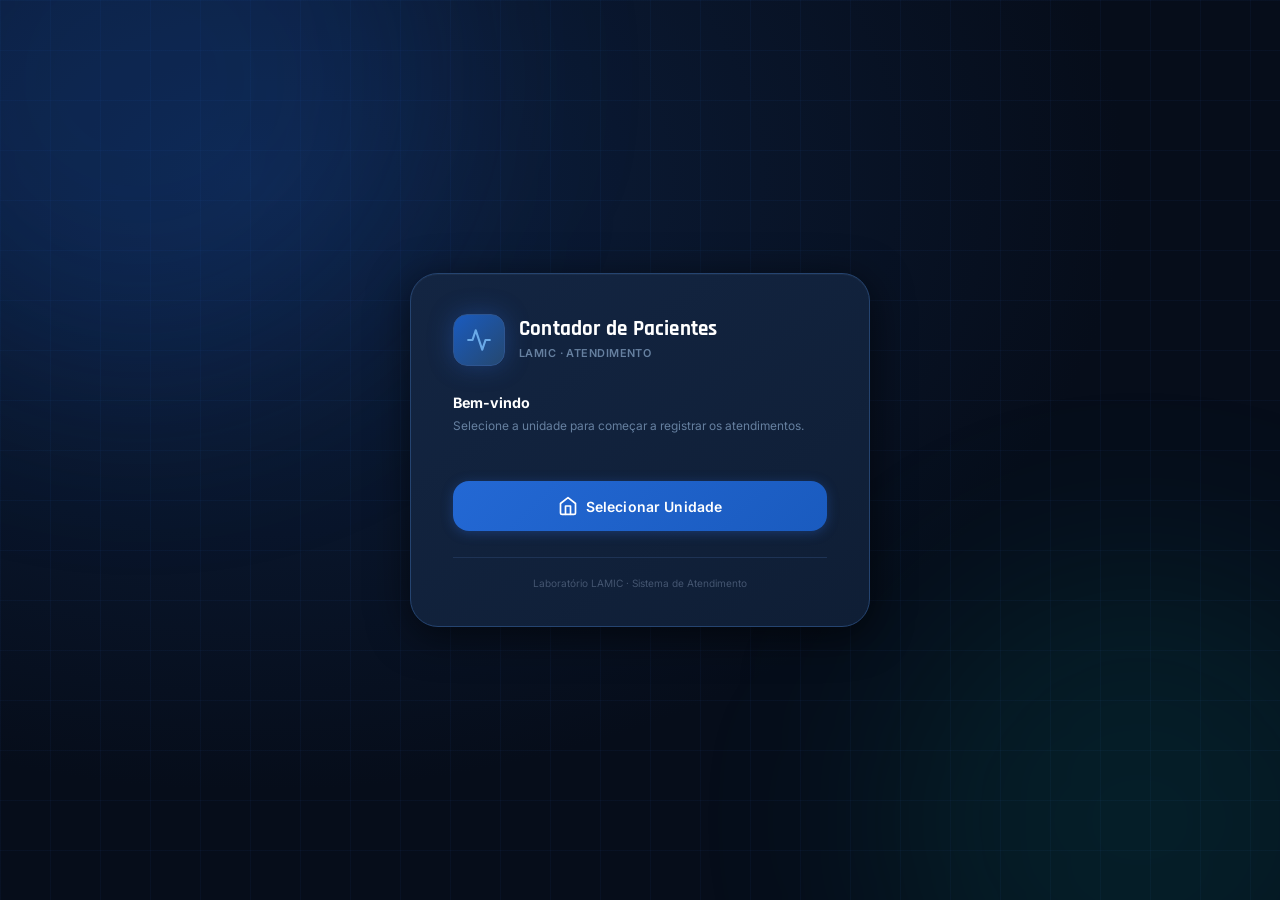
==== commit 2605af5f: "style(contador): padroniza popups, popup de unidade e layout em 2 colunas 1) Cabecalho dos popups (." ====
--- a/index.html
+++ b/index.html
@@ -34,43 +34,71 @@
                 </div>
             </div>
 
-            <div class="unit-title">Selecione sua unidade</div>
-            <p class="unit-sub">Os atendimentos ficam salvos separadamente por unidade.</p>
-
-            <label class="form-label" for="unitSelect">Unidade</label>
-            <select id="unitSelect" class="input-dark select-dark">
-                <option value="">Escolha sua unidade</option>
-                <option value="1">Unidade 01 - Central, Juazeiro do Norte</option>
-                <option value="3">Unidade 03 - Crato</option>
-                <option value="5">Unidade 05 - Novo Juazeiro</option>
-                <option value="6">Unidade 06 - Milagres</option>
-                <option value="9">Unidade 09 - Barros</option>
-                <option value="10">Unidade 10 - Office Cariri</option>
-                <option value="12">Unidade 12 - Caririaçu</option>
-                <option value="13">Unidade 13 - Campos Sales</option>
-                <option value="14">Unidade 14 - Nova Olinda</option>
-                <option value="16">Unidade 16 - Araripe</option>
-                <option value="23">Unidade 23 - Salesiano</option>
-                <option value="62">Unidade 62 - Clemir Arrais</option>
-                <option value="88">Unidade 88 - Unicardio</option>
-                <option value="97">Unidade 97 - Endoclinic</option>
-            </select>
-
-            <div id="unitSelectedInfo" class="unit-selected-info hidden">
+            <div class="unit-title">Bem-vindo</div>
+            <p class="unit-sub">Selecione a unidade para começar a registrar os atendimentos.</p>
+
+            <button id="openUnitPickerBtn" class="btn-primary full-width btn-lg unit-picker-trigger">
                 <svg viewBox="0 0 24 24" fill="none" stroke="currentColor" stroke-width="2" stroke-linecap="round" stroke-linejoin="round">
-                    <path d="M20 6L9 17l-5-5"/>
+                    <path d="M3 9l9-7 9 7v11a2 2 0 0 1-2 2H5a2 2 0 0 1-2-2z"/><path d="M9 22V12h6v10"/>
                 </svg>
-                <span id="unitSelectedText"></span>
-            </div>
-
-            <button id="confirmUnitBtn" class="btn-primary full-width" style="margin-top:20px;" disabled>
-                Confirmar
-                <svg viewBox="0 0 24 24" fill="none" stroke="currentColor" stroke-width="2" stroke-linecap="round" stroke-linejoin="round">
-                    <path d="M5 12h14M12 5l7 7-7 7"/>
-                </svg>
+                Selecionar Unidade
             </button>
 
             <div class="unit-footer">Laboratório LAMIC · Sistema de Atendimento</div>
+        </div>
+    </div>
+
+    <!-- Popup — selecionar unidade (fundo embaçado, sem o cabeçalho escuro dos demais popups) -->
+    <div id="unitPickerModal" class="modal hidden">
+        <div class="modal-content unit-picker-content">
+            <div class="upm-head">
+                <div class="upm-title">
+                    <svg viewBox="0 0 24 24" fill="none" stroke="currentColor" stroke-width="2" stroke-linecap="round" stroke-linejoin="round">
+                        <path d="M3 9l9-7 9 7v11a2 2 0 0 1-2 2H5a2 2 0 0 1-2-2z"/><path d="M9 22V12h6v10"/>
+                    </svg>
+                    Selecionar Unidade
+                </div>
+                <button id="closeUnitPickerBtn" class="upm-close" title="Fechar">
+                    <svg viewBox="0 0 24 24" fill="none" stroke="currentColor" stroke-width="2" stroke-linecap="round" stroke-linejoin="round">
+                        <path d="M18 6L6 18M6 6l12 12"/>
+                    </svg>
+                </button>
+            </div>
+
+            <div class="upm-body">
+                <label class="form-label" for="unitSelect">Unidade</label>
+                <select id="unitSelect" class="input-light select-light">
+                    <option value="">Escolha sua unidade</option>
+                    <option value="1">Unidade 01 - Central, Juazeiro do Norte</option>
+                    <option value="3">Unidade 03 - Crato</option>
+                    <option value="5">Unidade 05 - Novo Juazeiro</option>
+                    <option value="6">Unidade 06 - Milagres</option>
+                    <option value="9">Unidade 09 - Barros</option>
+                    <option value="10">Unidade 10 - Office Cariri</option>
+                    <option value="12">Unidade 12 - Caririaçu</option>
+                    <option value="13">Unidade 13 - Campos Sales</option>
+                    <option value="14">Unidade 14 - Nova Olinda</option>
+                    <option value="16">Unidade 16 - Araripe</option>
+                    <option value="23">Unidade 23 - Salesiano</option>
+                    <option value="62">Unidade 62 - Clemir Arrais</option>
+                    <option value="88">Unidade 88 - Unicardio</option>
+                    <option value="97">Unidade 97 - Endoclinic</option>
+                </select>
+
+                <div id="unitSelectedInfo" class="unit-selected-info hidden">
+                    <svg viewBox="0 0 24 24" fill="none" stroke="currentColor" stroke-width="2" stroke-linecap="round" stroke-linejoin="round">
+                        <path d="M20 6L9 17l-5-5"/>
+                    </svg>
+                    <span id="unitSelectedText"></span>
+                </div>
+
+                <button id="confirmUnitBtn" class="btn-primary full-width" style="margin-top:18px;" disabled>
+                    Confirmar e entrar
+                    <svg viewBox="0 0 24 24" fill="none" stroke="currentColor" stroke-width="2" stroke-linecap="round" stroke-linejoin="round">
+                        <path d="M5 12h14M12 5l7 7-7 7"/>
+                    </svg>
+                </button>
+            </div>
         </div>
     </div>
 
@@ -84,7 +112,7 @@
             <div class="topbar-left">
                 <div class="topbar-mark">
                     <svg viewBox="0 0 24 24" fill="none" stroke="currentColor" stroke-width="2" stroke-linecap="round" stroke-linejoin="round">
-                        <path d="M22 12h-4l-3 9L9 3l-3 9H2"/>
+                        <circle cx="12" cy="8" r="4"/><path d="M4 20c0-4 3.6-7 8-7s8 3 8 7"/>
                     </svg>
                 </div>
                 <div>
@@ -148,6 +176,9 @@
                     </div>
                 </div>
             </div>
+
+            <div class="app-columns">
+            <div class="col-left">
 
             <!-- Fluxo de registro -->
             <div class="panel">
@@ -283,6 +314,10 @@
                 </div>
             </div>
 
+            </div>
+
+            <div class="col-right">
+
             <!-- Envio -->
             <div id="submitSection" class="hidden">
                 <div class="submit-panel">
@@ -349,6 +384,9 @@
                     <div class="empty-title">Nenhum atendimento registrado</div>
                     <div class="empty-desc">Toque em "Nova Entrada" para registrar o primeiro paciente.</div>
                 </div>
+            </div>
+
+            </div>
             </div>
 
         </div>
--- a/style.css
+++ b/style.css
@@ -172,13 +172,15 @@
 }
 .select-dark option { background: var(--navy-800); color: var(--white); }
 
+.unit-picker-trigger { margin-top: 24px; }
+
 .unit-selected-info {
   display: flex; align-items: center; gap: 10px;
   padding: 11px 14px; margin-top: 12px;
-  background: rgba(42, 104, 212, .12);
-  border: 1px solid var(--blue-500);
+  background: #eef4ff;
+  border: 1px solid #d4e3fb;
   border-radius: var(--r-sm);
-  font-weight: 500; font-size: .85rem; color: var(--blue-200);
+  font-weight: 600; font-size: .85rem; color: var(--blue-500);
   animation: fadeSlide .2s var(--ease);
 }
 .unit-selected-info svg { width: 16px; height: 16px; }
@@ -237,10 +239,15 @@
 .btn-topbar svg { width: 15px; height: 15px; }
 
 .app-container {
-  max-width: 1120px; margin: 0 auto;
+  max-width: 1320px; margin: 0 auto;
   padding: 26px 24px 56px;
   display: flex; flex-direction: column; gap: 20px;
 }
+
+/* Duas colunas: entrada encostada à esquerda, registro à direita */
+.app-columns { display: grid; grid-template-columns: 400px 1fr; gap: 20px; align-items: start; }
+.col-left { position: sticky; top: 84px; display: flex; flex-direction: column; gap: 20px; }
+.col-right { display: flex; flex-direction: column; gap: 20px; min-width: 0; }
 
 /* ── Cartões de números ── */
 .stats-row { display: grid; grid-template-columns: 1.4fr 1fr 1fr; gap: 14px; }
@@ -580,33 +587,52 @@
 
 .form-modal-header {
   display: flex; justify-content: space-between; align-items: center; gap: 12px;
-  background: #0f172a; padding: 14px 18px;
+  background: linear-gradient(135deg, #7dd3fc 0%, #dceffd 45%, #f8fafc 100%);
+  padding: 14px 18px;
   border-radius: var(--r-lg) var(--r-lg) 0 0;
   flex-shrink: 0;
 }
 .fmh-left { display: flex; align-items: center; gap: 12px; min-width: 0; }
 .fmh-icon-box {
   width: 40px; height: 40px; border-radius: 10px; flex-shrink: 0;
-  background: #1e293b; border: 1px solid #334155;
-  display: flex; align-items: center; justify-content: center;
-}
-.fmh-icon-box svg { width: 20px; height: 20px; color: #38bdf8; }
-.fmh-name { font-size: 1rem; font-weight: 800; color: #fff; white-space: nowrap; overflow: hidden; text-overflow: ellipsis; }
-.fmh-sub { font-size: .75rem; color: #64748b; margin-top: 1px; }
+  background: rgba(255, 255, 255, .6); border: 1px solid rgba(15, 23, 42, .1);
+  display: flex; align-items: center; justify-content: center;
+}
+.fmh-icon-box svg { width: 20px; height: 20px; color: #0369a1; }
+.fmh-name { font-size: 1rem; font-weight: 800; color: #0f172a; white-space: nowrap; overflow: hidden; text-overflow: ellipsis; }
+.fmh-sub { font-size: .75rem; color: #475569; margin-top: 1px; }
 .fmh-right { display: flex; gap: 6px; flex-shrink: 0; }
 .fmh-icon-btn {
   width: 30px; height: 30px; border-radius: 7px;
-  border: 1px solid #1e293b; background: #1e293b; color: #94a3b8;
+  border: 1px solid rgba(15, 23, 42, .1); background: rgba(255, 255, 255, .5); color: #334155;
   display: flex; align-items: center; justify-content: center;
   cursor: pointer; transition: all .15s var(--ease);
 }
 .fmh-icon-btn svg { width: 16px; height: 16px; }
-.fmh-icon-btn:hover { background: #334155; color: #fff; }
+.fmh-icon-btn:hover { background: #fff; color: #0f172a; }
 
 .form-modal-stripe {
   height: 4px; flex-shrink: 0;
   background: linear-gradient(90deg, #38bdf8, var(--blue-400));
 }
+
+/* Popup de selecionar unidade — exceção: sem o cabeçalho escuro dos demais */
+.unit-picker-content { max-width: 420px; }
+.upm-head {
+  display: flex; align-items: center; justify-content: space-between; gap: 12px;
+  padding: 18px 20px 4px;
+}
+.upm-title { display: flex; align-items: center; gap: 10px; font-size: 1rem; font-weight: 800; color: var(--ink-900); }
+.upm-title svg { width: 19px; height: 19px; color: var(--blue-400); }
+.upm-close {
+  width: 30px; height: 30px; border-radius: 7px; flex-shrink: 0;
+  border: 1px solid var(--surf-border); background: var(--surf-0); color: var(--ink-400);
+  display: flex; align-items: center; justify-content: center;
+  cursor: pointer; transition: all .15s var(--ease);
+}
+.upm-close svg { width: 15px; height: 15px; }
+.upm-close:hover { background: var(--surf-2); color: var(--ink-900); }
+.upm-body { padding: 14px 20px 24px; }
 .form-modal-scroll { flex: 1 1 auto; min-height: 0; overflow-y: auto; padding: 22px; }
 
 .form-group { margin-bottom: 16px; }
@@ -692,6 +718,11 @@
 /* ══════════════════════════════════════════════════════════
    RESPONSIVO
    ══════════════════════════════════════════════════════════ */
+@media (max-width: 1080px) {
+  .app-columns { grid-template-columns: 1fr; }
+  .col-left { position: static; }
+}
+
 @media (max-width: 900px) {
   .stats-row { grid-template-columns: 1fr 1fr; }
   .stat-card.total { grid-column: 1 / -1; }
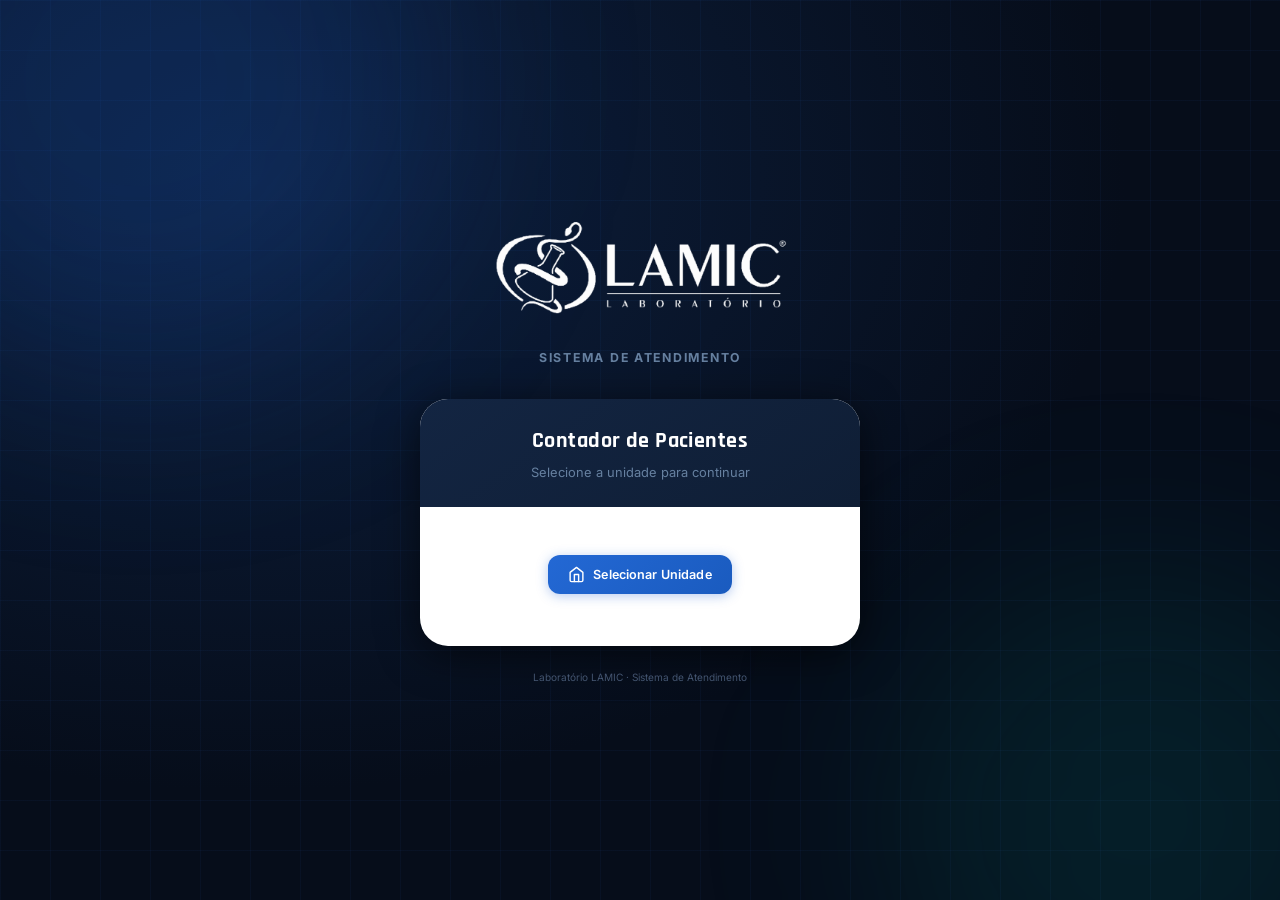
==== commit bb2dae4a: "style(contador): login com logo, coluna esquerda travada, envio com overlay 1) Coluna esquerda (flux" ====
--- a/index.html
+++ b/index.html
@@ -21,30 +21,26 @@
             <div class="unit-glow g2"></div>
         </div>
 
-        <div class="unit-card">
-            <div class="unit-brand">
-                <div class="brand-mark">
-                    <svg viewBox="0 0 24 24" fill="none" stroke="currentColor" stroke-width="2" stroke-linecap="round" stroke-linejoin="round">
-                        <path d="M22 12h-4l-3 9L9 3l-3 9H2"/>
-                    </svg>
-                </div>
-                <div class="brand-text">
-                    <h1>Contador de Pacientes</h1>
-                    <span>LAMIC · Atendimento</span>
-                </div>
-            </div>
-
-            <div class="unit-title">Bem-vindo</div>
-            <p class="unit-sub">Selecione a unidade para começar a registrar os atendimentos.</p>
-
-            <button id="openUnitPickerBtn" class="btn-primary full-width btn-lg unit-picker-trigger">
-                <svg viewBox="0 0 24 24" fill="none" stroke="currentColor" stroke-width="2" stroke-linecap="round" stroke-linejoin="round">
-                    <path d="M3 9l9-7 9 7v11a2 2 0 0 1-2 2H5a2 2 0 0 1-2-2z"/><path d="M9 22V12h6v10"/>
-                </svg>
-                Selecionar Unidade
-            </button>
-
-            <div class="unit-footer">Laboratório LAMIC · Sistema de Atendimento</div>
+        <div class="unit-login-wrap">
+            <img class="unit-login-logo" src="lamic-logo-branca.png" alt="LAMIC">
+            <div class="unit-login-tagline">Sistema de Atendimento</div>
+
+            <div class="unit-card">
+                <div class="unit-card-head">
+                    <div class="unit-card-title">Contador de Pacientes</div>
+                    <div class="unit-card-sub">Selecione a unidade para continuar</div>
+                </div>
+                <div class="unit-card-body">
+                    <button id="openUnitPickerBtn" class="btn-primary unit-picker-trigger">
+                        <svg viewBox="0 0 24 24" fill="none" stroke="currentColor" stroke-width="2" stroke-linecap="round" stroke-linejoin="round">
+                            <path d="M3 9l9-7 9 7v11a2 2 0 0 1-2 2H5a2 2 0 0 1-2-2z"/><path d="M9 22V12h6v10"/>
+                        </svg>
+                        Selecionar Unidade
+                    </button>
+                </div>
+            </div>
+
+            <div class="unit-login-footer">Laboratório LAMIC · Sistema de Atendimento</div>
         </div>
     </div>
 
@@ -200,7 +196,7 @@
                 </div>
 
                 <!-- Passo 1 -->
-                <div id="entrySection" class="panel-body">
+                <div id="entrySection" class="panel-body flow-step">
                     <div class="entry-box">
                         <button id="entryBtn" class="btn-primary btn-lg">
                             <svg viewBox="0 0 24 24" fill="none" stroke="currentColor" stroke-width="2" stroke-linecap="round" stroke-linejoin="round">
@@ -213,7 +209,7 @@
                 </div>
 
                 <!-- Passo 2 -->
-                <div id="passwordSection" class="panel-body hidden">
+                <div id="passwordSection" class="panel-body flow-step hidden">
                     <div class="flow-recap">
                         <svg viewBox="0 0 24 24" fill="none" stroke="currentColor" stroke-width="2" stroke-linecap="round" stroke-linejoin="round">
                             <path d="M12 5v14M5 12h14"/>
@@ -257,7 +253,7 @@
                 </div>
 
                 <!-- Passo 3 -->
-                <div id="serviceSection" class="panel-body hidden">
+                <div id="serviceSection" class="panel-body flow-step hidden">
                     <div class="flow-recap">
                         <svg viewBox="0 0 24 24" fill="none" stroke="currentColor" stroke-width="2" stroke-linecap="round" stroke-linejoin="round">
                             <path d="M20 6L9 17l-5-5"/>
@@ -265,45 +261,48 @@
                         Atendimento <strong id="recapNumeroSvc">#0</strong> · <strong id="recapSenha">—</strong> — qual foi o motivo?
                     </div>
 
-                    <div class="svc-group">
-                        <div class="svc-group-title">Orçamento</div>
-                        <div class="svc-grid">
-                            <button class="svc-btn c-blue service-btn" data-service="Orçamento exame"><span class="svc-dot"></span>Orçamento exame</button>
-                            <button class="svc-btn c-teal service-btn" data-service="Orçamento vacina"><span class="svc-dot"></span>Orçamento vacina</button>
+                    <!-- Só esta lista rola — cabeçalho e "Cancelar" acima/abaixo ficam fixos -->
+                    <div class="svc-scroll">
+                        <div class="svc-group">
+                            <div class="svc-group-title">Orçamento</div>
+                            <div class="svc-grid">
+                                <button class="svc-btn c-blue service-btn" data-service="Orçamento exame"><span class="svc-dot"></span>Orçamento exame</button>
+                                <button class="svc-btn c-teal service-btn" data-service="Orçamento vacina"><span class="svc-dot"></span>Orçamento vacina</button>
+                            </div>
                         </div>
-                    </div>
-
-                    <div class="svc-group">
-                        <div class="svc-group-title">Coleta e aplicação</div>
-                        <div class="svc-grid">
-                            <button class="svc-btn c-green service-btn" data-service="Coleta na unidade"><span class="svc-dot"></span>Coleta na unidade</button>
-                            <button class="svc-btn c-green service-btn" data-service="Coleta a domicilio"><span class="svc-dot"></span>Coleta a domicilio</button>
-                            <button class="svc-btn c-teal service-btn" data-service="Aplicação de vacina"><span class="svc-dot"></span>Aplicação de vacina</button>
-                            <button class="svc-btn c-purple service-btn" data-service="Entrega de Material"><span class="svc-dot"></span>Entrega de Material</button>
-                            <button class="svc-btn c-orange service-btn" data-service="Toxicológico"><span class="svc-dot"></span>Toxicológico</button>
+
+                        <div class="svc-group">
+                            <div class="svc-group-title">Coleta e aplicação</div>
+                            <div class="svc-grid">
+                                <button class="svc-btn c-green service-btn" data-service="Coleta na unidade"><span class="svc-dot"></span>Coleta na unidade</button>
+                                <button class="svc-btn c-green service-btn" data-service="Coleta a domicilio"><span class="svc-dot"></span>Coleta a domicilio</button>
+                                <button class="svc-btn c-teal service-btn" data-service="Aplicação de vacina"><span class="svc-dot"></span>Aplicação de vacina</button>
+                                <button class="svc-btn c-purple service-btn" data-service="Entrega de Material"><span class="svc-dot"></span>Entrega de Material</button>
+                                <button class="svc-btn c-orange service-btn" data-service="Toxicológico"><span class="svc-dot"></span>Toxicológico</button>
+                            </div>
                         </div>
-                    </div>
-
-                    <div class="svc-group">
-                        <div class="svc-group-title">Informações e resultados</div>
-                        <div class="svc-grid">
-                            <button class="svc-btn c-blue service-btn" data-service="Resultado"><span class="svc-dot"></span>Resultado</button>
-                            <button class="svc-btn c-blue service-btn" data-service="Informações Gerais"><span class="svc-dot"></span>Informações Gerais</button>
-                            <button class="svc-btn c-blue service-btn" data-service="Informações exames"><span class="svc-dot"></span>Informações exames</button>
-                            <button class="svc-btn c-teal service-btn" data-service="Informações vacinas"><span class="svc-dot"></span>Informações vacinas</button>
+
+                        <div class="svc-group">
+                            <div class="svc-group-title">Informações e resultados</div>
+                            <div class="svc-grid">
+                                <button class="svc-btn c-blue service-btn" data-service="Resultado"><span class="svc-dot"></span>Resultado</button>
+                                <button class="svc-btn c-blue service-btn" data-service="Informações Gerais"><span class="svc-dot"></span>Informações Gerais</button>
+                                <button class="svc-btn c-blue service-btn" data-service="Informações exames"><span class="svc-dot"></span>Informações exames</button>
+                                <button class="svc-btn c-teal service-btn" data-service="Informações vacinas"><span class="svc-dot"></span>Informações vacinas</button>
+                            </div>
                         </div>
-                    </div>
-
-                    <div class="svc-group">
-                        <div class="svc-group-title">Cadastro e outros</div>
-                        <div class="svc-grid">
-                            <button class="svc-btn c-purple service-btn" data-service="Cadastro de paciente"><span class="svc-dot"></span>Cadastro de paciente</button>
-                            <button class="svc-btn c-orange service-btn" data-service="Outro motivo"><span class="svc-dot"></span>Outro motivo</button>
-                            <button class="svc-btn danger service-btn" data-service="Não atendido"><span class="svc-dot"></span>Não atendido</button>
+
+                        <div class="svc-group">
+                            <div class="svc-group-title">Cadastro e outros</div>
+                            <div class="svc-grid">
+                                <button class="svc-btn c-purple service-btn" data-service="Cadastro de paciente"><span class="svc-dot"></span>Cadastro de paciente</button>
+                                <button class="svc-btn c-orange service-btn" data-service="Outro motivo"><span class="svc-dot"></span>Outro motivo</button>
+                                <button class="svc-btn danger service-btn" data-service="Não atendido"><span class="svc-dot"></span>Não atendido</button>
+                            </div>
                         </div>
                     </div>
 
-                    <div style="display:flex;justify-content:center;margin-top:20px;">
+                    <div class="svc-cancel-row">
                         <button class="btn-secondary cancel-entry-btn">
                             <svg viewBox="0 0 24 24" fill="none" stroke="currentColor" stroke-width="2" stroke-linecap="round" stroke-linejoin="round">
                                 <path d="M18 6L6 18M6 6l12 12"/>
@@ -318,34 +317,7 @@
 
             <div class="col-right">
 
-            <!-- Envio -->
-            <div id="submitSection" class="hidden">
-                <div class="submit-panel">
-                    <div class="submit-info">
-                        <div class="submit-info-icon">
-                            <svg viewBox="0 0 24 24" fill="none" stroke="currentColor" stroke-width="2" stroke-linecap="round" stroke-linejoin="round">
-                                <path d="M22 2L11 13"/><path d="M22 2l-7 20-4-9-9-4 20-7z"/>
-                            </svg>
-                        </div>
-                        <div>
-                            <div class="submit-title">Dados pendentes de envio</div>
-                            <div class="submit-desc" id="submitDesc">Nenhum registro pendente.</div>
-                        </div>
-                    </div>
-                    <button id="submitBtn" class="btn-success">
-                        <svg viewBox="0 0 24 24" fill="none" stroke="currentColor" stroke-width="2" stroke-linecap="round" stroke-linejoin="round">
-                            <path d="M21 15v4a2 2 0 0 1-2 2H5a2 2 0 0 1-2-2v-4"/><path d="M17 8l-5-5-5 5"/><path d="M12 3v12"/>
-                        </svg>
-                        Enviar dados pendentes
-                    </button>
-                    <div id="submitLoading" class="submit-loading hidden">
-                        <div class="spinner"></div>
-                        <span>Enviando dados...</span>
-                    </div>
-                </div>
-            </div>
-
-            <!-- Tabela -->
+            <!-- Tabela + envio (mesmo painel: botão de enviar fica embaixo, dentro da div) -->
             <div class="panel">
                 <div class="panel-head">
                     <div class="panel-head-left">
@@ -383,6 +355,29 @@
                     </div>
                     <div class="empty-title">Nenhum atendimento registrado</div>
                     <div class="empty-desc">Toque em "Nova Entrada" para registrar o primeiro paciente.</div>
+                </div>
+
+                <!-- Envio — dentro da mesma div do Registro de Atendimentos -->
+                <div id="submitSection" class="panel-foot hidden">
+                    <div class="submit-panel">
+                        <div class="submit-info">
+                            <div class="submit-info-icon">
+                                <svg viewBox="0 0 24 24" fill="none" stroke="currentColor" stroke-width="2" stroke-linecap="round" stroke-linejoin="round">
+                                    <path d="M22 2L11 13"/><path d="M22 2l-7 20-4-9-9-4 20-7z"/>
+                                </svg>
+                            </div>
+                            <div>
+                                <div class="submit-title">Dados pendentes de envio</div>
+                                <div class="submit-desc" id="submitDesc">Nenhum registro pendente.</div>
+                            </div>
+                        </div>
+                        <button id="submitBtn" class="btn-success">
+                            <svg viewBox="0 0 24 24" fill="none" stroke="currentColor" stroke-width="2" stroke-linecap="round" stroke-linejoin="round">
+                                <path d="M21 15v4a2 2 0 0 1-2 2H5a2 2 0 0 1-2-2v-4"/><path d="M17 8l-5-5-5 5"/><path d="M12 3v12"/>
+                            </svg>
+                            Enviar dados pendentes
+                        </button>
+                    </div>
                 </div>
             </div>
 
@@ -528,6 +523,15 @@
         </div>
     </div>
 
+    <!-- Overlay de envio — fundo borrado cobrindo a tela inteira -->
+    <div id="sendingOverlay" class="modal hidden">
+        <div class="sending-card">
+            <div class="spinner spinner-lg"></div>
+            <div class="sending-title">Enviando dados...</div>
+            <div class="sending-desc">Aguarde, isso pode levar alguns segundos.</div>
+        </div>
+    </div>
+
     <!-- Toasts -->
     <div id="toastContainer" class="toast-container"></div>
 
--- a/style.css
+++ b/style.css
@@ -115,64 +115,54 @@
 .unit-glow.g1 { width: 600px; height: 600px; top: -220px; left: -160px; background: rgba(26, 91, 191, .18); }
 .unit-glow.g2 { width: 500px; height: 500px; bottom: -170px; right: -110px; background: rgba(0, 184, 162, .10); }
 
+@keyframes cardIn { from { opacity: 0; transform: translateY(14px); } to { opacity: 1; transform: none; } }
+
+/* Logo + card de acesso, no padrão da tela de login da Gestão TI */
+.unit-login-wrap {
+  position: relative; z-index: 2;
+  display: flex; flex-direction: column; align-items: center;
+  width: 100%; max-width: 440px;
+}
+.unit-login-logo {
+  width: 300px; max-width: 78vw; height: auto;
+  margin-bottom: 20px;
+  animation: cardIn .35s var(--ease);
+}
+.unit-login-tagline {
+  font-size: .88rem; font-weight: 700; letter-spacing: .14em;
+  text-transform: uppercase; color: var(--gray-400);
+  margin-bottom: 32px; text-align: center;
+}
+
 .unit-card {
-  position: relative; z-index: 2;
-  width: 100%; max-width: 460px;
+  width: 100%;
+  background: var(--surf-0);
+  border-radius: var(--r-2xl);
+  overflow: hidden;
+  box-shadow: var(--shadow-lg), inset 0 1px 0 rgba(255, 255, 255, .04);
+  animation: cardIn .35s var(--ease) .05s backwards;
+}
+.unit-card-head {
   background: linear-gradient(145deg, var(--navy-600), var(--navy-700));
-  border: 1px solid var(--border-med);
-  border-radius: var(--r-2xl);
-  padding: 40px 42px 34px;
-  box-shadow: var(--shadow-lg), inset 0 1px 0 rgba(255, 255, 255, .04);
-  animation: cardIn .35s var(--ease);
-}
-@keyframes cardIn { from { opacity: 0; transform: translateY(14px); } to { opacity: 1; transform: none; } }
-
-.unit-brand { display: flex; align-items: center; gap: 14px; margin-bottom: 26px; }
-.brand-mark {
-  width: 52px; height: 52px; border-radius: 14px; flex-shrink: 0;
-  background: linear-gradient(135deg, var(--blue-500), var(--navy-300, #254870));
-  border: 1px solid var(--border-bright);
-  display: flex; align-items: center; justify-content: center;
-  box-shadow: 0 0 24px var(--blue-glow);
-}
-.brand-mark svg { width: 26px; height: 26px; color: var(--blue-100); }
-.brand-text h1 {
+  padding: 26px 28px 24px;
+  text-align: center;
+}
+.unit-card-title {
   font-family: 'Rajdhani', 'Inter', sans-serif;
-  font-size: 1.5rem; font-weight: 700; color: var(--white);
-  line-height: 1.15; letter-spacing: .01em;
-}
-.brand-text span { font-size: .78rem; color: var(--gray-400); letter-spacing: .04em; text-transform: uppercase; font-weight: 600; }
-
-.unit-title { font-size: 1.02rem; font-weight: 700; color: var(--white); margin-bottom: 3px; }
-.unit-sub { font-size: .85rem; color: var(--gray-400); margin-bottom: 22px; }
+  font-size: 1.55rem; font-weight: 700; color: var(--white); letter-spacing: .02em;
+}
+.unit-card-sub { font-size: .92rem; color: var(--gray-400); margin-top: 5px; }
+/* Div branca folgada — o botão em si fica compacto lá dentro (ver .unit-picker-trigger) */
+.unit-card-body { padding: 48px 32px 52px; display: flex; justify-content: center; }
+
+.unit-login-footer { margin-top: 24px; font-size: .72rem; color: var(--gray-500); text-align: center; }
 
 .form-label {
   display: block; font-size: .72rem; font-weight: 700;
   color: var(--gray-300); margin-bottom: 7px;
   text-transform: uppercase; letter-spacing: .07em;
 }
-.input-dark {
-  width: 100%;
-  background: var(--navy-800);
-  border: 1.5px solid var(--border-subtle);
-  border-radius: var(--r-md);
-  color: var(--white);
-  padding: 12px 14px;
-  font-size: .92rem;
-  font-family: inherit;
-  outline: none;
-  transition: border-color .18s var(--ease), box-shadow .18s var(--ease);
-}
-.input-dark:focus { border-color: var(--blue-300); box-shadow: var(--shadow-focus); }
-.select-dark {
-  appearance: none; cursor: pointer;
-  padding-right: 38px;
-  background-image: url("data:image/svg+xml,%3Csvg xmlns='http://www.w3.org/2000/svg' width='16' height='16' viewBox='0 0 24 24' fill='none' stroke='%236680a0' stroke-width='2'%3E%3Cpath d='M6 9l6 6 6-6'/%3E%3C/svg%3E");
-  background-repeat: no-repeat; background-position: right 12px center;
-}
-.select-dark option { background: var(--navy-800); color: var(--white); }
-
-.unit-picker-trigger { margin-top: 24px; }
+.unit-picker-trigger { margin-top: 0; }
 
 .unit-selected-info {
   display: flex; align-items: center; gap: 10px;
@@ -330,6 +320,20 @@
 .step.done .step-num { background: rgba(29, 184, 122, .14); border-color: var(--green); color: var(--green); }
 .step.done .step-lbl { color: var(--ink-500); }
 .step-line { flex: 1; height: 2px; background: var(--surf-border); margin: 0 12px; border-radius: 2px; min-width: 20px; }
+
+/* Painel de entrada travado numa altura só — não cresce/encolhe entre os
+   passos 1/2/3. Passo 1 e 2 centralizam o conteúdo (curto); o passo 3
+   (lista de tipos) usa o espaço todo com cabeçalho fixo + lista rolável. */
+.panel-body.flow-step {
+  height: 520px;
+  display: flex; flex-direction: column;
+  overflow: hidden;
+}
+#entrySection.flow-step, #passwordSection.flow-step { justify-content: center; }
+#serviceSection.flow-step { justify-content: flex-start; }
+#serviceSection .flow-recap { flex-shrink: 0; }
+.svc-scroll { flex: 1 1 auto; min-height: 0; overflow-y: auto; padding-right: 4px; margin-right: -4px; }
+.svc-cancel-row { flex-shrink: 0; display: flex; justify-content: center; margin-top: 14px; }
 
 /* ── Passo 1: nova entrada ── */
 .entry-box { display: flex; flex-direction: column; align-items: center; gap: 12px; padding: 14px 0 6px; }
@@ -551,7 +555,9 @@
 .submit-title { font-size: .95rem; font-weight: 700; color: var(--ink-900); }
 .submit-desc { font-size: .8rem; color: var(--ink-500); }
 
-.submit-loading { display: flex; align-items: center; gap: 10px; font-size: .85rem; color: var(--ink-500); }
+/* Envio agora vive dentro do painel de Registro de Atendimentos, embaixo da tabela */
+.panel-foot { padding: 16px 20px 20px; border-top: 1px solid var(--surf-border); }
+
 .spinner {
   width: 20px; height: 20px; flex-shrink: 0;
   border: 2.5px solid var(--surf-border);
@@ -560,6 +566,20 @@
   animation: spin .8s linear infinite;
 }
 @keyframes spin { to { transform: rotate(360deg); } }
+
+/* Overlay de envio — tela inteira borrada com card de carregamento central */
+.sending-card {
+  background: var(--surf-0);
+  border-radius: var(--r-xl);
+  padding: 40px 46px;
+  box-shadow: var(--shadow-pop);
+  display: flex; flex-direction: column; align-items: center; gap: 14px;
+  text-align: center;
+  animation: popIn .2s var(--ease);
+}
+.spinner-lg { width: 34px; height: 34px; border-width: 3.5px; }
+.sending-title { font-size: 1rem; font-weight: 700; color: var(--ink-900); }
+.sending-desc { font-size: .82rem; color: var(--ink-500); }
 
 /* ══════════════════════════════════════════════════════════
    MODAIS — cabeçalho escuro + listra azul (padrão Inventário)
@@ -587,7 +607,7 @@
 
 .form-modal-header {
   display: flex; justify-content: space-between; align-items: center; gap: 12px;
-  background: linear-gradient(135deg, #7dd3fc 0%, #dceffd 45%, #f8fafc 100%);
+  background: linear-gradient(135deg, #9aaec8 0%, #dde5f2 45%, #f8fafc 100%);
   padding: 14px 18px;
   border-radius: var(--r-lg) var(--r-lg) 0 0;
   flex-shrink: 0;
@@ -689,7 +709,7 @@
 
 /* ══ TOASTS ══ */
 .toast-container {
-  position: fixed; top: 18px; right: 18px; z-index: 1100;
+  position: fixed; bottom: 18px; right: 18px; z-index: 1100;
   display: flex; flex-direction: column; gap: 9px;
   max-width: calc(100vw - 36px);
 }
@@ -730,7 +750,11 @@
 }
 
 @media (max-width: 640px) {
-  .unit-card { padding: 30px 24px 26px; }
+  .unit-card-head { padding: 20px 20px 18px; }
+  .unit-card-body { padding: 36px 20px 40px; }
+  .unit-login-logo { width: 220px; }
+  .unit-login-tagline { font-size: .78rem; margin-bottom: 24px; }
+  .unit-card-title { font-size: 1.3rem; }
   .topbar { padding: 11px 16px; flex-wrap: wrap; }
   .topbar-sub { display: none; }
   .unit-chip { max-width: 100%; font-size: .75rem; }
@@ -738,6 +762,7 @@
   .stats-row { grid-template-columns: 1fr; }
   .stat-card.total { grid-column: auto; }
   .panel-body { padding: 16px; }
+  .panel-body.flow-step { height: 440px; }
   .steps { padding: 12px 14px; }
   .step-lbl { display: none; }
   .pw-grid { grid-template-columns: 1fr; }
@@ -749,7 +774,7 @@
   .info-grid { grid-template-columns: 1fr 1fr; }
   .modal-actions { flex-direction: column-reverse; }
   .modal-actions button { width: 100%; }
-  .toast-container { left: 12px; right: 12px; top: 12px; }
+  .toast-container { left: 12px; right: 12px; bottom: 12px; }
   .toast { min-width: 0; max-width: none; }
 }
 
